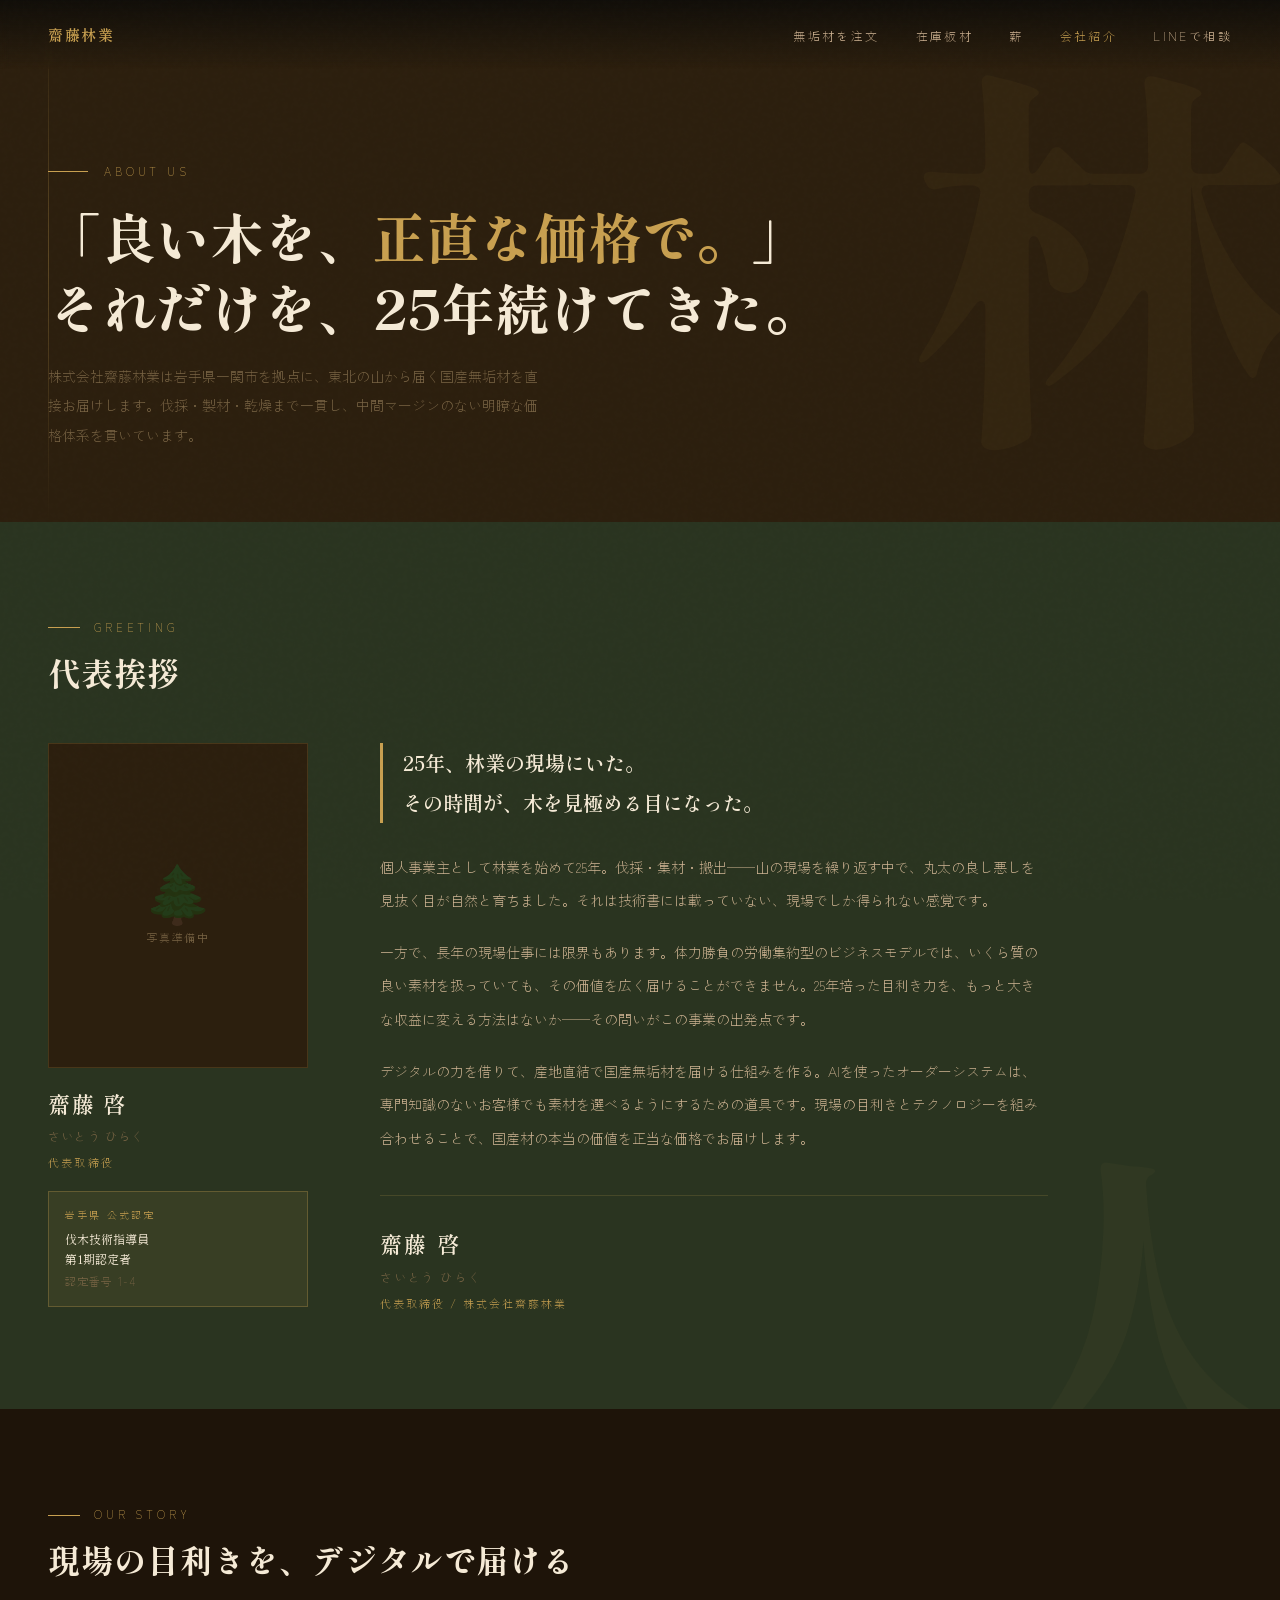
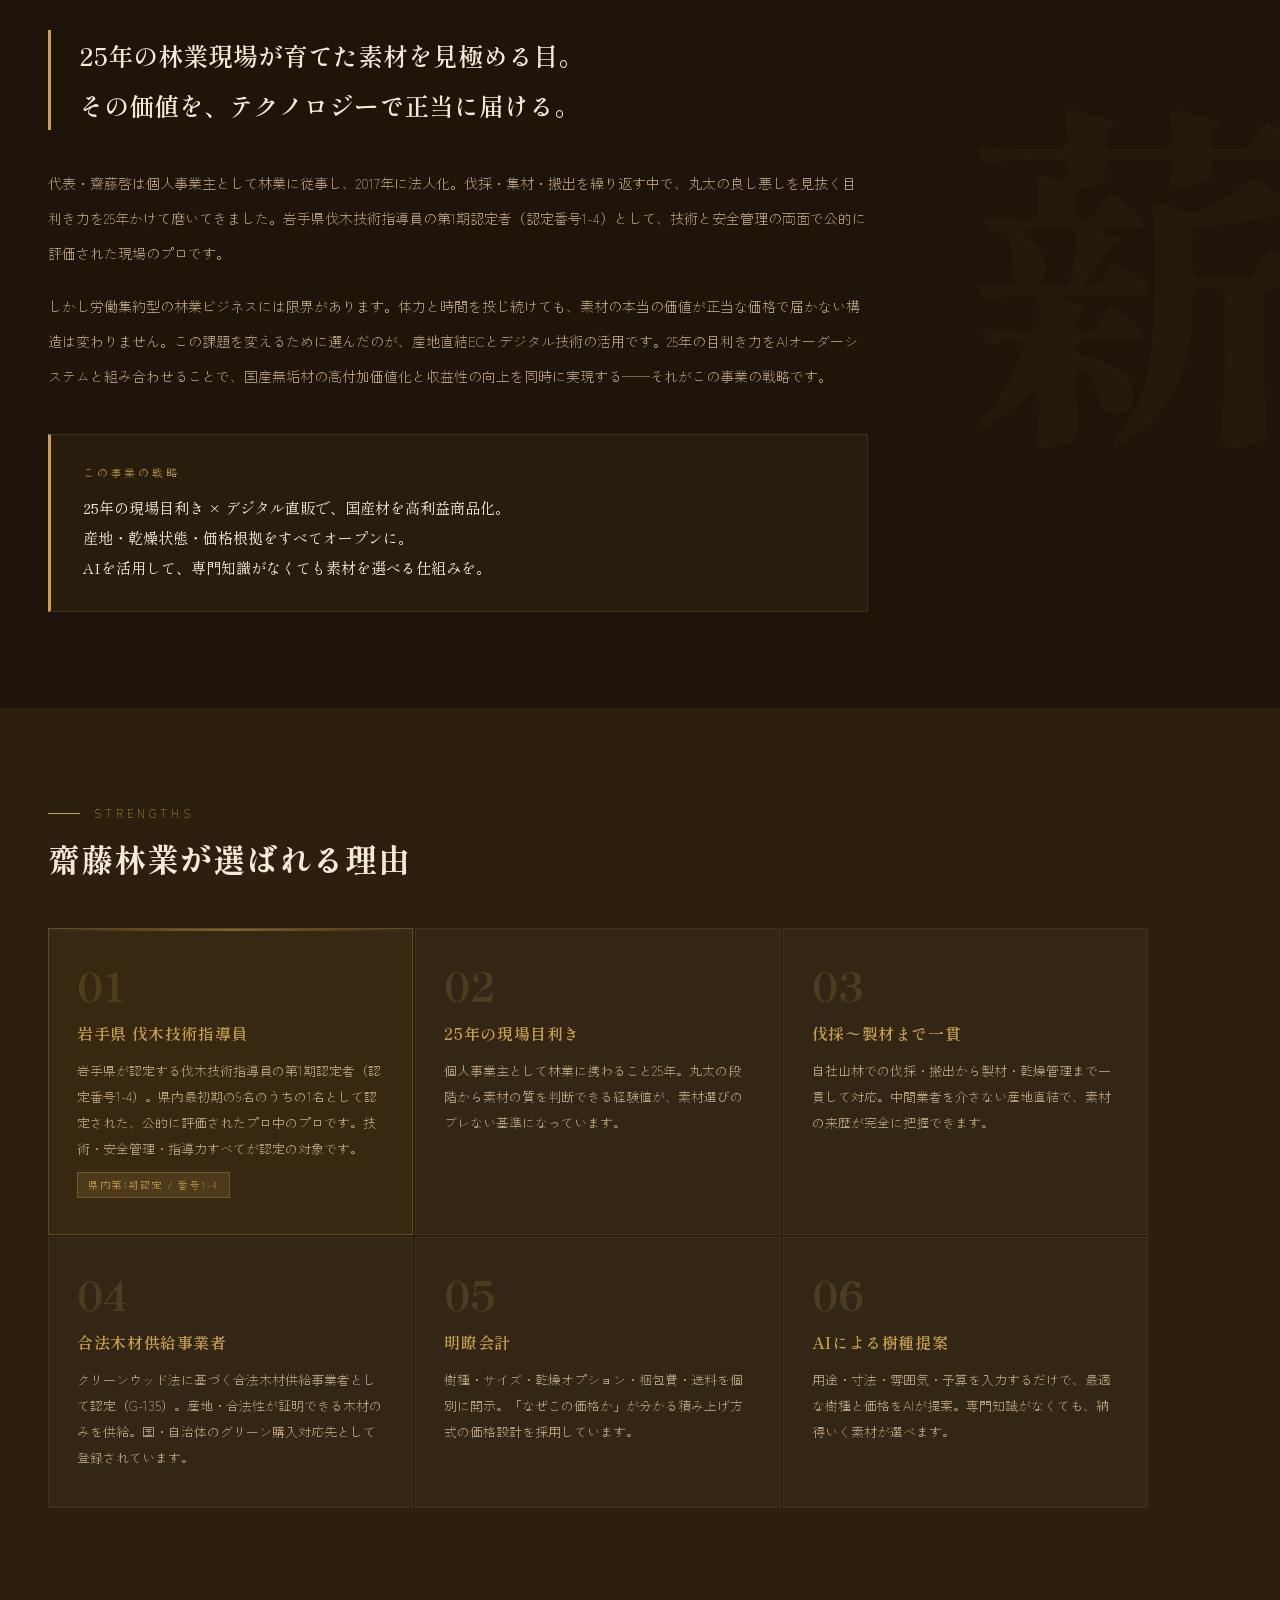
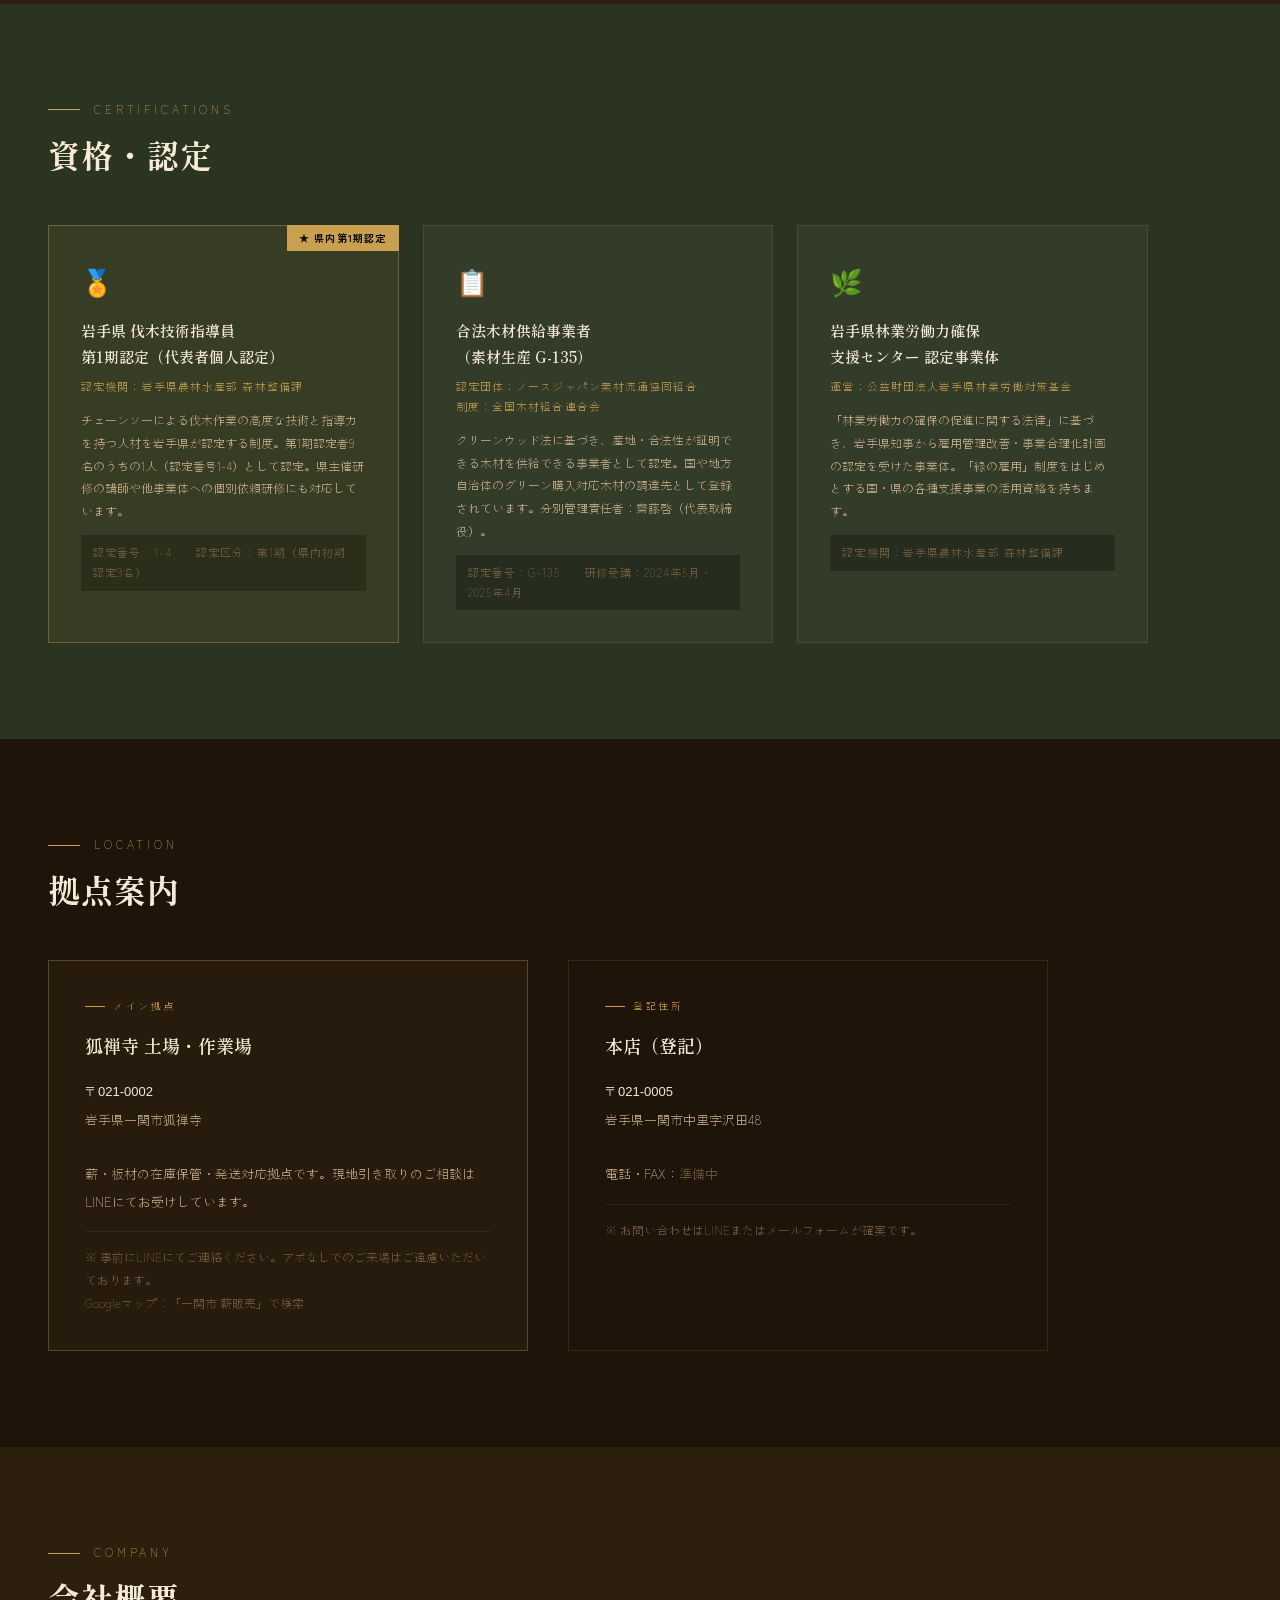
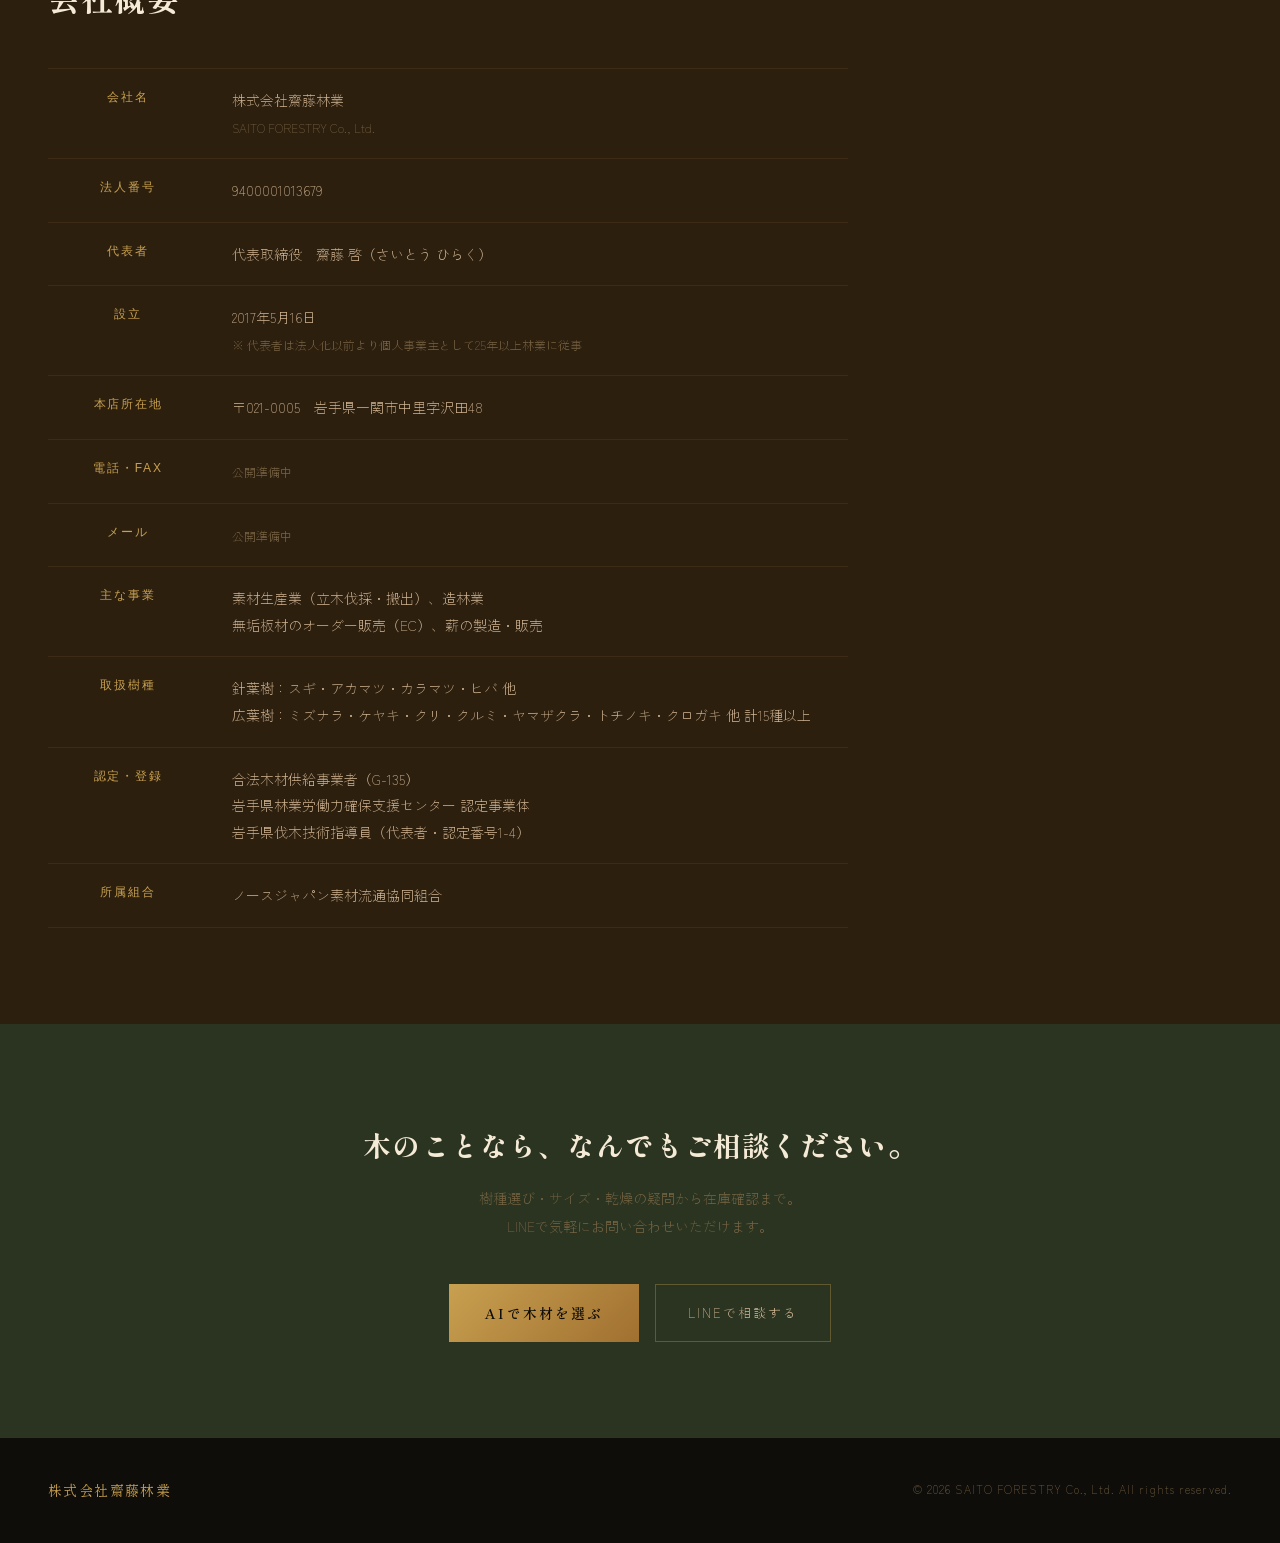
==== about.html @ b32eab2c "Add files via upload" ====
<!DOCTYPE html>
<html lang="ja">
<head>
<meta charset="UTF-8">
<meta name="viewport" content="width=device-width, initial-scale=1.0">
<title>会社紹介・代表挨拶 | 株式会社齋藤林業</title>
<link rel="preconnect" href="https://fonts.googleapis.com">
<link href="https://fonts.googleapis.com/css2?family=Shippori+Mincho+B1:wght@400;600;800&family=Zen+Kaku+Gothic+New:wght@300;400&display=swap" rel="stylesheet">
<style>
:root{--ink:#0f0d09;--bark:#1e1409;--earth:#2c1f0e;--moss:#2a3420;--gold:#c8a050;--gold-lt:#e8c87a;--cream:#f5ead6;--sand:#d4b896;--muted:#7a6545}
*,*::before,*::after{box-sizing:border-box;margin:0;padding:0}
html{scroll-behavior:smooth}
body{background:var(--bark);color:var(--cream);font-family:'Zen Kaku Gothic New',sans-serif;font-weight:300;line-height:1.8;overflow-x:hidden}
body::before{content:'';position:fixed;inset:0;background-image:url("data:image/svg+xml,%3Csvg viewBox='0 0 200 200' xmlns='http://www.w3.org/2000/svg'%3E%3Cfilter id='n'%3E%3CfeTurbulence type='fractalNoise' baseFrequency='0.9' numOctaves='4' stitchTiles='stitch'/%3E%3C/filter%3E%3Crect width='100%25' height='100%25' filter='url(%23n)' opacity='0.04'/%3E%3C/svg%3E");opacity:.3;pointer-events:none;z-index:999}

/* NAV */
nav{position:fixed;top:0;left:0;right:0;z-index:100;display:flex;align-items:center;justify-content:space-between;padding:20px 48px;background:linear-gradient(to bottom,rgba(15,13,9,.92),transparent);backdrop-filter:blur(4px)}
.nav-logo{font-family:'Shippori Mincho B1',serif;font-size:15px;font-weight:600;color:var(--gold);letter-spacing:.1em;text-decoration:none}
.nav-links{display:flex;gap:36px;list-style:none}
.nav-links a{color:var(--sand);text-decoration:none;font-size:12px;letter-spacing:.2em;transition:color .3s}
.nav-links a:hover,.nav-links a.active{color:var(--gold)}
@media(max-width:768px){.nav-links{display:none}nav{padding:16px 24px}}

/* HERO */
.hero{min-height:58vh;display:flex;flex-direction:column;justify-content:flex-end;position:relative;overflow:hidden;padding:120px 48px 72px;background:var(--earth)}
.hero-bg{position:absolute;right:-20px;top:50%;transform:translateY(-55%);font-family:'Shippori Mincho B1',serif;font-size:400px;font-weight:800;color:rgba(200,160,80,.042);line-height:1;pointer-events:none;user-select:none}
.hero-vline{position:absolute;left:48px;top:0;bottom:0;width:1px;background:linear-gradient(to bottom,transparent,rgba(200,160,80,.3),transparent)}
.eyebrow{display:flex;align-items:center;gap:16px;margin-bottom:20px;animation:up .8s ease both}
.eyebrow-line{width:40px;height:1px;background:var(--gold)}
.eyebrow span{font-size:11px;letter-spacing:.35em;color:var(--gold);text-transform:uppercase}
.hero h1{font-family:'Shippori Mincho B1',serif;font-size:clamp(28px,4.5vw,54px);font-weight:800;line-height:1.3;color:var(--cream);margin-bottom:20px;animation:up .8s ease .1s both}
.hero h1 em{font-style:normal;color:var(--gold)}
.hero-desc{font-size:14px;color:var(--muted);max-width:500px;line-height:2.1;animation:up .8s ease .2s both}
@keyframes up{from{opacity:0;transform:translateY(16px)}to{opacity:1;transform:none}}
@media(max-width:768px){.hero{padding:100px 24px 56px}.hero-bg{font-size:180px}}

/* SHARED */
section{padding:96px 48px}
.sec-en{font-size:11px;letter-spacing:.35em;color:var(--gold);text-transform:uppercase;margin-bottom:12px;display:flex;align-items:center;gap:14px}
.sec-en::before{content:'';display:block;width:32px;height:1px;background:var(--gold)}
.sec-title{font-family:'Shippori Mincho B1',serif;font-size:clamp(22px,3vw,32px);font-weight:800;color:var(--cream);letter-spacing:.03em;line-height:1.4;margin-bottom:48px}
@media(max-width:768px){section{padding:64px 24px}}

/* GREETING */
.greeting{background:var(--moss);position:relative;overflow:hidden}
.greeting::before{content:'人';position:absolute;right:-30px;bottom:-60px;font-family:'Shippori Mincho B1',serif;font-size:340px;font-weight:800;color:rgba(200,160,80,.035);pointer-events:none;line-height:1}
.greeting-grid{display:grid;grid-template-columns:260px 1fr;gap:72px;align-items:start;max-width:1000px}
.portrait-box{width:100%;aspect-ratio:4/5;background:var(--earth);border:1px solid rgba(200,160,80,.18);display:flex;flex-direction:column;align-items:center;justify-content:center;gap:10px;position:relative;overflow:hidden}
.portrait-box img{width:100%;height:100%;object-fit:cover;position:absolute;inset:0}
.portrait-placeholder-icon{font-size:56px;color:rgba(200,160,80,.2);line-height:1;position:relative;z-index:1}
.portrait-placeholder-note{font-size:11px;letter-spacing:.15em;color:var(--muted);position:relative;z-index:1}
.portrait-cap{margin-top:16px}
.p-name{font-family:'Shippori Mincho B1',serif;font-size:22px;font-weight:600;color:var(--cream);letter-spacing:.08em}
.p-read{font-size:12px;color:var(--muted);letter-spacing:.1em;margin-top:2px}
.p-role{font-size:11px;letter-spacing:.2em;color:var(--gold);margin-top:6px}
.cert-pill{margin-top:18px;padding:14px 16px;background:rgba(200,160,80,.09);border:1px solid rgba(200,160,80,.3)}
.cert-pill-lbl{font-size:10px;letter-spacing:.22em;color:var(--gold);margin-bottom:5px}
.cert-pill-ttl{font-family:'Shippori Mincho B1',serif;font-size:12px;color:var(--cream);line-height:1.7}
.cert-pill-num{font-size:11px;color:var(--muted);letter-spacing:.1em;margin-top:3px}
.greeting-lead{font-family:'Shippori Mincho B1',serif;font-size:clamp(15px,2vw,20px);font-weight:600;color:var(--cream);line-height:2;margin-bottom:28px;border-left:3px solid var(--gold);padding-left:20px}
.greeting-text{font-size:14px;color:var(--sand);line-height:2.4}
.greeting-text+.greeting-text{margin-top:18px}
.greeting-sig{margin-top:40px;padding-top:28px;border-top:1px solid rgba(200,160,80,.18)}
.sig-name{font-family:'Shippori Mincho B1',serif;font-size:22px;font-weight:600;color:var(--cream);letter-spacing:.1em}
.sig-read{font-size:12px;color:var(--muted);letter-spacing:.15em;margin-top:2px}
.sig-role{font-size:11px;letter-spacing:.18em;color:var(--gold);margin-top:6px}
@media(max-width:768px){.greeting-grid{grid-template-columns:1fr;gap:36px}.portrait-box{max-width:200px}}

/* STORY */
.story{background:var(--bark);position:relative;overflow:hidden}
.story::before{content:'薪';position:absolute;right:-40px;top:50%;transform:translateY(-50%);font-family:'Shippori Mincho B1',serif;font-size:360px;font-weight:800;color:rgba(200,160,80,.035);pointer-events:none;line-height:1}
.story-inner{max-width:820px;position:relative;z-index:1}
.story-quote{font-family:'Shippori Mincho B1',serif;font-size:clamp(17px,2.6vw,25px);font-weight:600;color:var(--cream);line-height:2;margin-bottom:36px;padding-left:28px;border-left:3px solid var(--gold)}
.story-body{font-size:14px;color:var(--sand);line-height:2.5}
.story-body+.story-body{margin-top:18px}
.story-hl{margin-top:40px;padding:28px 32px;background:rgba(200,160,80,.06);border:1px solid rgba(200,160,80,.15);border-left:3px solid var(--gold)}
.story-hl-lbl{font-size:11px;letter-spacing:.25em;color:var(--gold);margin-bottom:10px}
.story-hl-txt{font-family:'Shippori Mincho B1',serif;font-size:15px;color:var(--cream);line-height:2}

/* STRENGTH */
.strength{background:var(--earth)}
.str-grid{display:grid;grid-template-columns:repeat(3,1fr);gap:2px;max-width:1100px}
.str-card{background:rgba(245,234,214,.03);border:1px solid rgba(200,160,80,.1);padding:36px 28px;transition:background .3s,border-color .3s;position:relative;overflow:hidden}
.str-card::after{content:'';position:absolute;top:0;left:0;right:0;height:2px;background:linear-gradient(to right,transparent,var(--gold),transparent);opacity:0;transition:opacity .3s}
.str-card:hover{background:rgba(245,234,214,.06);border-color:rgba(200,160,80,.25)}
.str-card:hover::after{opacity:1}
.str-card.featured{background:rgba(200,160,80,.07);border-color:rgba(200,160,80,.3)}
.str-card.featured::after{opacity:.5}
.str-num{font-family:'Shippori Mincho B1',serif;font-size:40px;font-weight:800;color:rgba(200,160,80,.18);line-height:1;margin-bottom:14px}
.str-title{font-family:'Shippori Mincho B1',serif;font-size:16px;font-weight:600;color:var(--gold);margin-bottom:10px;letter-spacing:.04em}
.str-body{font-size:13px;color:var(--sand);line-height:2}
.str-badge{display:inline-block;margin-top:10px;padding:3px 10px;background:rgba(200,160,80,.15);border:1px solid rgba(200,160,80,.3);font-size:10px;letter-spacing:.15em;color:var(--gold)}
@media(max-width:768px){.str-grid{grid-template-columns:1fr}}

/* CERT */
.cert{background:var(--moss)}
.cert-grid{display:grid;grid-template-columns:repeat(3,1fr);gap:24px;max-width:1100px}
.cert-card{padding:32px;background:rgba(245,234,214,.04);border:1px solid rgba(200,160,80,.15)}
.cert-card.main{background:rgba(200,160,80,.08);border-color:rgba(200,160,80,.38);position:relative}
.cert-card.main::before{content:'★ 県内第1期認定';position:absolute;top:-1px;right:-1px;background:var(--gold);color:var(--ink);font-size:10px;letter-spacing:.12em;padding:4px 12px;font-weight:600}
.cert-icon{font-size:26px;margin-bottom:14px}
.cert-name{font-family:'Shippori Mincho B1',serif;font-size:15px;font-weight:600;color:var(--cream);margin-bottom:8px;line-height:1.7}
.cert-org{font-size:11px;letter-spacing:.1em;color:var(--gold);margin-bottom:12px;line-height:1.8}
.cert-desc{font-size:12px;color:var(--sand);line-height:1.9}
.cert-num{margin-top:12px;padding:8px 12px;background:rgba(15,13,9,.3);font-size:11px;color:var(--muted);letter-spacing:.1em;line-height:1.8}
@media(max-width:768px){.cert-grid{grid-template-columns:1fr}}

/* LOCATION */
.location{background:var(--bark)}
.location-grid{display:grid;grid-template-columns:1fr 1fr;gap:40px;max-width:1000px}
.loc-card{padding:36px;border:1px solid rgba(200,160,80,.15)}
.loc-card.main-loc{border-color:rgba(200,160,80,.32);background:rgba(200,160,80,.05)}
.loc-tag{font-size:10px;letter-spacing:.25em;color:var(--gold);margin-bottom:14px;display:flex;align-items:center;gap:8px}
.loc-tag::before{content:'';display:block;width:20px;height:1px;background:var(--gold)}
.loc-name{font-family:'Shippori Mincho B1',serif;font-size:18px;font-weight:600;color:var(--cream);margin-bottom:16px}
.loc-detail{font-size:13px;color:var(--sand);line-height:2.1}
.loc-detail strong{color:var(--cream);font-weight:400}
.loc-note{margin-top:16px;font-size:12px;color:var(--muted);line-height:1.9;padding-top:14px;border-top:1px solid rgba(200,160,80,.1)}
@media(max-width:768px){.location-grid{grid-template-columns:1fr}}

/* COMPANY TABLE */
.company{background:var(--earth)}
.info-table{width:100%;max-width:800px;border-collapse:collapse}
.info-table tr{border-bottom:1px solid rgba(200,160,80,.1)}
.info-table tr:first-child{border-top:1px solid rgba(200,160,80,.1)}
.info-table th{width:160px;padding:18px 0;font-size:12px;letter-spacing:.15em;color:var(--gold);font-weight:400;vertical-align:top;white-space:nowrap}
.info-table td{padding:18px 0 18px 24px;font-size:14px;color:var(--sand);line-height:1.9}
.info-table td small{font-size:12px;color:var(--muted)}
@media(max-width:600px){.info-table th{width:90px;font-size:11px}.info-table td{padding-left:12px;font-size:13px}}

/* CTA */
.cta-section{background:var(--moss);text-align:center;padding:96px 48px}
.cta-title{font-family:'Shippori Mincho B1',serif;font-size:clamp(18px,2.8vw,28px);font-weight:800;color:var(--cream);margin-bottom:14px;letter-spacing:.04em}
.cta-sub{font-size:14px;color:var(--muted);margin-bottom:44px;line-height:2}
.cta-row{display:flex;gap:16px;justify-content:center;flex-wrap:wrap}
.btn-p{display:inline-flex;align-items:center;gap:10px;background:linear-gradient(135deg,var(--gold),#a07030);color:var(--ink);text-decoration:none;font-family:'Shippori Mincho B1',serif;font-size:14px;font-weight:600;letter-spacing:.15em;padding:16px 36px;transition:all .3s}
.btn-p:hover{transform:translateY(-2px);box-shadow:0 8px 32px rgba(200,160,80,.35)}
.btn-s{display:inline-flex;align-items:center;gap:10px;border:1px solid rgba(200,160,80,.35);color:var(--sand);text-decoration:none;font-size:13px;letter-spacing:.15em;padding:16px 32px;transition:all .3s}
.btn-s:hover{border-color:var(--gold);color:var(--gold)}

/* FOOTER */
footer{background:var(--ink);padding:40px 48px;display:flex;align-items:center;justify-content:space-between;flex-wrap:wrap;gap:16px}
.footer-logo{font-family:'Shippori Mincho B1',serif;font-size:14px;color:var(--gold);letter-spacing:.1em}
.footer-copy{font-size:11px;color:var(--muted);letter-spacing:.1em}
@media(max-width:768px){footer{padding:32px 24px}}

/* REVEAL */
.reveal{opacity:0;transform:translateY(18px);transition:opacity .65s ease,transform .65s ease}
.reveal.in{opacity:1;transform:none}
</style>
</head>
<body>

<nav>
  <a href="/" class="nav-logo">齋藤林業</a>
  <ul class="nav-links">
    <li><a href="/products/muku/">無垢材を注文</a></li>
    <li><a href="/products/stock/">在庫板材</a></li>
    <li><a href="/products/maki/">薪</a></li>
    <li><a href="/about/" class="active">会社紹介</a></li>
    <li><a href="/line/">LINEで相談</a></li>
  </ul>
</nav>

<!-- HERO -->
<section class="hero">
  <div class="hero-vline"></div>
  <div class="hero-bg">林</div>
  <div class="eyebrow"><div class="eyebrow-line"></div><span>About Us</span></div>
  <h1>「良い木を、<em>正直な価格で。</em>」<br>それだけを、25年続けてきた。</h1>
  <p class="hero-desc">株式会社齋藤林業は岩手県一関市を拠点に、東北の山から届く国産無垢材を直接お届けします。伐採・製材・乾燥まで一貫し、中間マージンのない明瞭な価格体系を貫いています。</p>
</section>

<!-- GREETING -->
<section class="greeting">
  <div class="sec-en">Greeting</div>
  <h2 class="sec-title">代表挨拶</h2>
  <div class="greeting-grid">

    <div class="reveal">
      <div class="portrait-box">
        <!-- 写真準備後: <img src="images/saito_portrait.jpg" alt="代表 齋藤啓"> -->
        <div class="portrait-placeholder-icon">🌲</div>
        <div class="portrait-placeholder-note">写真準備中</div>
      </div>
      <div class="portrait-cap">
        <div class="p-name">齋藤 啓</div>
        <div class="p-read">さいとう ひらく</div>
        <div class="p-role">代表取締役</div>
      </div>
      <div class="cert-pill">
        <div class="cert-pill-lbl">岩手県 公式認定</div>
        <div class="cert-pill-ttl">伐木技術指導員<br>第1期認定者</div>
        <div class="cert-pill-num">認定番号 1-4</div>
      </div>
    </div>

    <div class="reveal" style="transition-delay:.1s">
      <p class="greeting-lead">
        25年、林業の現場にいた。<br>
        その時間が、木を見極める目になった。
      </p>
      <p class="greeting-text">
        個人事業主として林業を始めて25年。伐採・集材・搬出——山の現場を繰り返す中で、丸太の良し悪しを見抜く目が自然と育ちました。それは技術書には載っていない、現場でしか得られない感覚です。
      </p>
      <p class="greeting-text">
        一方で、長年の現場仕事には限界もあります。体力勝負の労働集約型のビジネスモデルでは、いくら質の良い素材を扱っていても、その価値を広く届けることができません。25年培った目利き力を、もっと大きな収益に変える方法はないか——その問いがこの事業の出発点です。
      </p>
      <p class="greeting-text">
        デジタルの力を借りて、産地直結で国産無垢材を届ける仕組みを作る。AIを使ったオーダーシステムは、専門知識のないお客様でも素材を選べるようにするための道具です。現場の目利きとテクノロジーを組み合わせることで、国産材の本当の価値を正当な価格でお届けします。
      </p>
      <div class="greeting-sig">
        <div class="sig-name">齋藤 啓</div>
        <div class="sig-read">さいとう ひらく</div>
        <div class="sig-role">代表取締役 / 株式会社齋藤林業</div>
      </div>
    </div>

  </div>
</section>

<!-- STORY -->
<section class="story">
  <div class="sec-en">Our Story</div>
  <h2 class="sec-title">現場の目利きを、デジタルで届ける</h2>
  <div class="story-inner">
    <p class="story-quote reveal">
      25年の林業現場が育てた素材を見極める目。<br>
      その価値を、テクノロジーで正当に届ける。
    </p>
    <p class="story-body reveal" style="transition-delay:.07s">
      代表・齋藤啓は個人事業主として林業に従事し、2017年に法人化。伐採・集材・搬出を繰り返す中で、丸太の良し悪しを見抜く目利き力を25年かけて磨いてきました。岩手県伐木技術指導員の第1期認定者（認定番号1-4）として、技術と安全管理の両面で公的に評価された現場のプロです。
    </p>
    <p class="story-body reveal" style="transition-delay:.12s">
      しかし労働集約型の林業ビジネスには限界があります。体力と時間を投じ続けても、素材の本当の価値が正当な価格で届かない構造は変わりません。この課題を変えるために選んだのが、産地直結ECとデジタル技術の活用です。25年の目利き力をAIオーダーシステムと組み合わせることで、国産無垢材の高付加価値化と収益性の向上を同時に実現する——それがこの事業の戦略です。
    </p>
    <div class="story-hl reveal" style="transition-delay:.17s">
      <div class="story-hl-lbl">この事業の戦略</div>
      <div class="story-hl-txt">
        25年の現場目利き × デジタル直販で、国産材を高利益商品化。<br>
        産地・乾燥状態・価格根拠をすべてオープンに。<br>
        AIを活用して、専門知識がなくても素材を選べる仕組みを。
      </div>
    </div>
  </div>
</section>

<!-- STRENGTH -->
<section class="strength">
  <div class="sec-en">Strengths</div>
  <h2 class="sec-title">齋藤林業が選ばれる理由</h2>
  <div class="str-grid">
    <div class="str-card featured reveal">
      <div class="str-num">01</div>
      <div class="str-title">岩手県 伐木技術指導員</div>
      <div class="str-body">岩手県が認定する伐木技術指導員の第1期認定者（認定番号1-4）。県内最初期の9名のうちの1名として認定された、公的に評価されたプロ中のプロです。技術・安全管理・指導力すべてが認定の対象です。</div>
      <span class="str-badge">県内第1期認定 / 番号1-4</span>
    </div>
    <div class="str-card reveal" style="transition-delay:.06s">
      <div class="str-num">02</div>
      <div class="str-title">25年の現場目利き</div>
      <div class="str-body">個人事業主として林業に携わること25年。丸太の段階から素材の質を判断できる経験値が、素材選びのブレない基準になっています。</div>
    </div>
    <div class="str-card reveal" style="transition-delay:.1s">
      <div class="str-num">03</div>
      <div class="str-title">伐採〜製材まで一貫</div>
      <div class="str-body">自社山林での伐採・搬出から製材・乾燥管理まで一貫して対応。中間業者を介さない産地直結で、素材の来歴が完全に把握できます。</div>
    </div>
    <div class="str-card reveal" style="transition-delay:.04s">
      <div class="str-num">04</div>
      <div class="str-title">合法木材供給事業者</div>
      <div class="str-body">クリーンウッド法に基づく合法木材供給事業者として認定（G-135）。産地・合法性が証明できる木材のみを供給。国・自治体のグリーン購入対応先として登録されています。</div>
    </div>
    <div class="str-card reveal" style="transition-delay:.08s">
      <div class="str-num">05</div>
      <div class="str-title">明瞭会計</div>
      <div class="str-body">樹種・サイズ・乾燥オプション・梱包費・送料を個別に開示。「なぜこの価格か」が分かる積み上げ方式の価格設計を採用しています。</div>
    </div>
    <div class="str-card reveal" style="transition-delay:.12s">
      <div class="str-num">06</div>
      <div class="str-title">AIによる樹種提案</div>
      <div class="str-body">用途・寸法・雰囲気・予算を入力するだけで、最適な樹種と価格をAIが提案。専門知識がなくても、納得いく素材が選べます。</div>
    </div>
  </div>
</section>

<!-- CERTIFICATIONS -->
<section class="cert">
  <div class="sec-en">Certifications</div>
  <h2 class="sec-title">資格・認定</h2>
  <div class="cert-grid">
    <div class="cert-card main reveal">
      <div class="cert-icon">🏅</div>
      <div class="cert-name">岩手県 伐木技術指導員<br>第1期認定（代表者個人認定）</div>
      <div class="cert-org">認定機関：岩手県農林水産部 森林整備課</div>
      <div class="cert-desc">チェーンソーによる伐木作業の高度な技術と指導力を持つ人材を岩手県が認定する制度。第1期認定者9名のうちの1人（認定番号1-4）として認定。県主催研修の講師や他事業体への個別依頼研修にも対応しています。</div>
      <div class="cert-num">認定番号：1-4　　認定区分：第1期（県内初期認定9名）</div>
    </div>
    <div class="cert-card reveal" style="transition-delay:.08s">
      <div class="cert-icon">📋</div>
      <div class="cert-name">合法木材供給事業者<br>（素材生産 G-135）</div>
      <div class="cert-org">認定団体：ノースジャパン素材流通協同組合<br>制度：全国木材組合連合会</div>
      <div class="cert-desc">クリーンウッド法に基づき、産地・合法性が証明できる木材を供給できる事業者として認定。国や地方自治体のグリーン購入対応木材の調達先として登録されています。分別管理責任者：齋藤啓（代表取締役）。</div>
      <div class="cert-num">認定番号：G-135　　研修受講：2024年5月・2025年4月</div>
    </div>
    <div class="cert-card reveal" style="transition-delay:.14s">
      <div class="cert-icon">🌿</div>
      <div class="cert-name">岩手県林業労働力確保<br>支援センター 認定事業体</div>
      <div class="cert-org">運営：公益財団法人岩手県林業労働対策基金</div>
      <div class="cert-desc">「林業労働力の確保の促進に関する法律」に基づき、岩手県知事から雇用管理改善・事業合理化計画の認定を受けた事業体。「緑の雇用」制度をはじめとする国・県の各種支援事業の活用資格を持ちます。</div>
      <div class="cert-num">認定機関：岩手県農林水産部 森林整備課</div>
    </div>
  </div>
</section>

<!-- LOCATION -->
<section class="location">
  <div class="sec-en">Location</div>
  <h2 class="sec-title">拠点案内</h2>
  <div class="location-grid">
    <div class="loc-card main-loc reveal">
      <div class="loc-tag">メイン拠点</div>
      <div class="loc-name">狐禅寺 土場・作業場</div>
      <div class="loc-detail">
        <strong>〒021-0002</strong><br>
        岩手県一関市狐禅寺<br><br>
        薪・板材の在庫保管・発送対応拠点です。現地引き取りのご相談はLINEにてお受けしています。
      </div>
      <div class="loc-note">
        ※ 事前にLINEにてご連絡ください。アポなしでのご来場はご遠慮いただいております。<br>
        Googleマップ：「一関市 薪販売」で検索
      </div>
    </div>
    <div class="loc-card reveal" style="transition-delay:.09s">
      <div class="loc-tag">登記住所</div>
      <div class="loc-name">本店（登記）</div>
      <div class="loc-detail">
        <strong>〒021-0005</strong><br>
        岩手県一関市中里字沢田48<br><br>
        電話・FAX：<span style="color:var(--muted)">準備中</span>
      </div>
      <div class="loc-note">
        ※ お問い合わせはLINEまたはメールフォームが確実です。
      </div>
    </div>
  </div>
</section>

<!-- COMPANY INFO -->
<section class="company">
  <div class="sec-en">Company</div>
  <h2 class="sec-title">会社概要</h2>
  <table class="info-table">
    <tr><th>会社名</th><td>株式会社齋藤林業<br><small>SAITO FORESTRY Co., Ltd.</small></td></tr>
    <tr><th>法人番号</th><td>9400001013679</td></tr>
    <tr><th>代表者</th><td>代表取締役　齋藤 啓（さいとう ひらく）</td></tr>
    <tr><th>設立</th><td>2017年5月16日<br><small>※ 代表者は法人化以前より個人事業主として25年以上林業に従事</small></td></tr>
    <tr><th>本店所在地</th><td>〒021-0005　岩手県一関市中里字沢田48</td></tr>
    <tr><th>電話・FAX</th><td><small style="color:var(--muted)">公開準備中</small></td></tr>
    <tr><th>メール</th><td><small style="color:var(--muted)">公開準備中</small></td></tr>
    <tr><th>主な事業</th><td>素材生産業（立木伐採・搬出）、造林業<br>無垢板材のオーダー販売（EC）、薪の製造・販売</td></tr>
    <tr><th>取扱樹種</th><td>針葉樹：スギ・アカマツ・カラマツ・ヒバ 他<br>広葉樹：ミズナラ・ケヤキ・クリ・クルミ・ヤマザクラ・トチノキ・クロガキ 他 計15種以上</td></tr>
    <tr><th>認定・登録</th><td>合法木材供給事業者（G-135）<br>岩手県林業労働力確保支援センター 認定事業体<br>岩手県伐木技術指導員（代表者・認定番号1-4）</td></tr>
    <tr><th>所属組合</th><td>ノースジャパン素材流通協同組合</td></tr>
  </table>
</section>

<!-- CTA -->
<section class="cta-section">
  <h2 class="cta-title">木のことなら、なんでもご相談ください。</h2>
  <p class="cta-sub">樹種選び・サイズ・乾燥の疑問から在庫確認まで。<br>LINEで気軽にお問い合わせいただけます。</p>
  <div class="cta-row">
    <a href="/products/muku/" class="btn-p">AIで木材を選ぶ</a>
    <a href="/line/" class="btn-s">LINEで相談する</a>
  </div>
</section>

<footer>
  <div class="footer-logo">株式会社齋藤林業</div>
  <div class="footer-copy">© 2026 SAITO FORESTRY Co., Ltd. All rights reserved.</div>
</footer>

<script>
const io = new IntersectionObserver(es => es.forEach(e => { if(e.isIntersecting) e.target.classList.add('in'); }), {threshold:.1});
document.querySelectorAll('.reveal').forEach(el => io.observe(el));
</script>
</body>
</html>
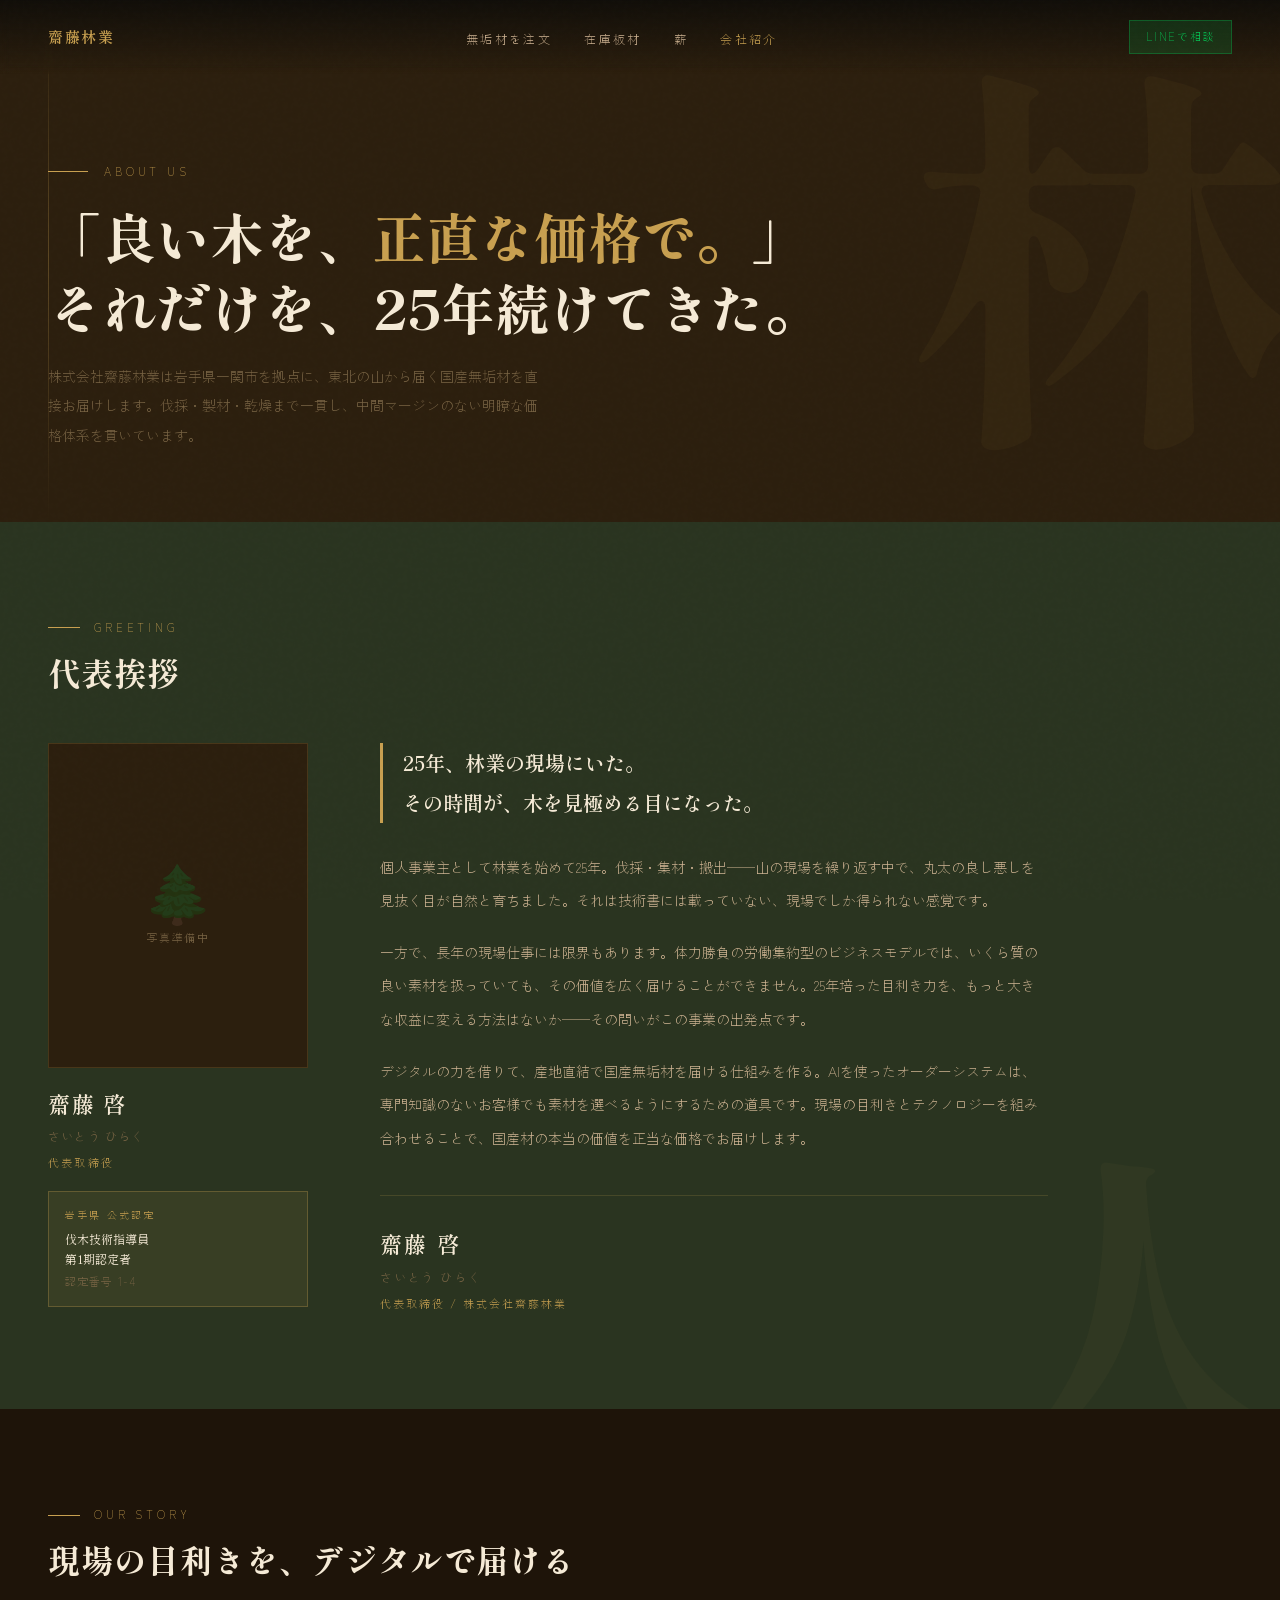
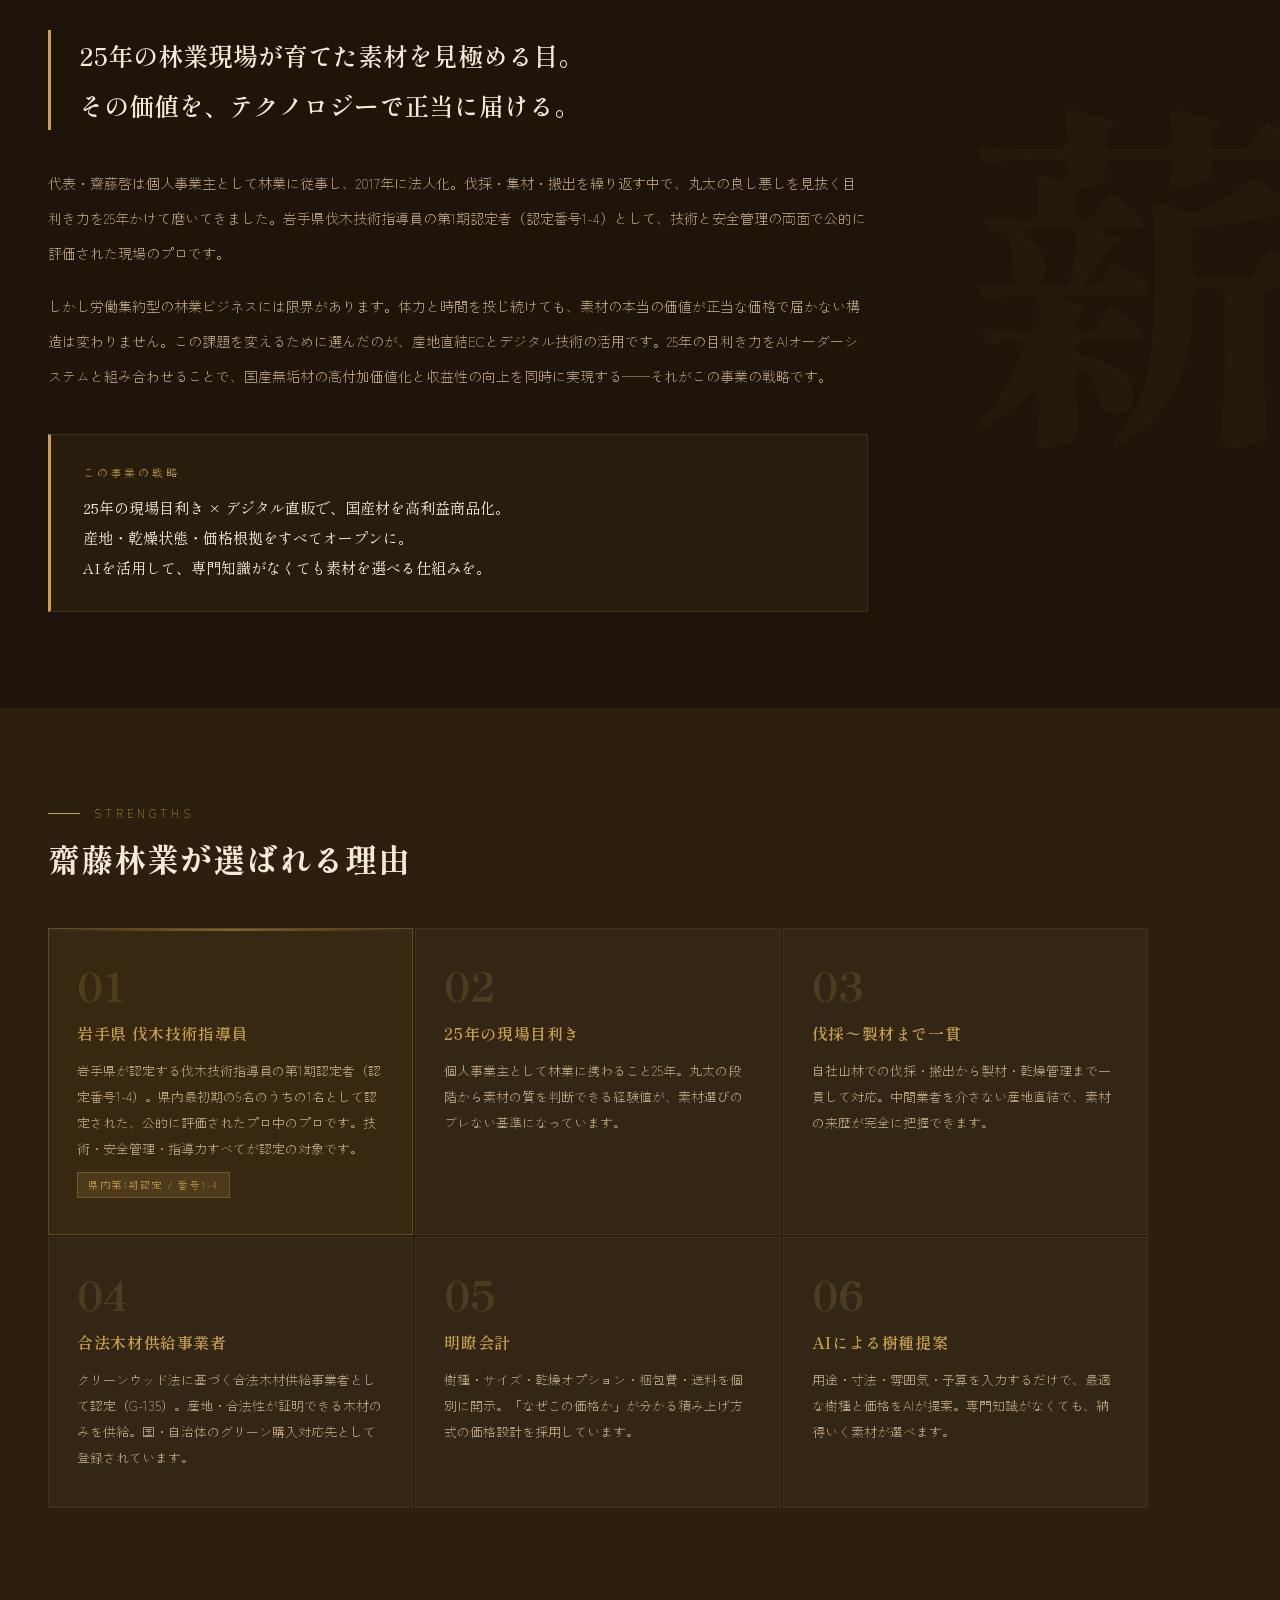
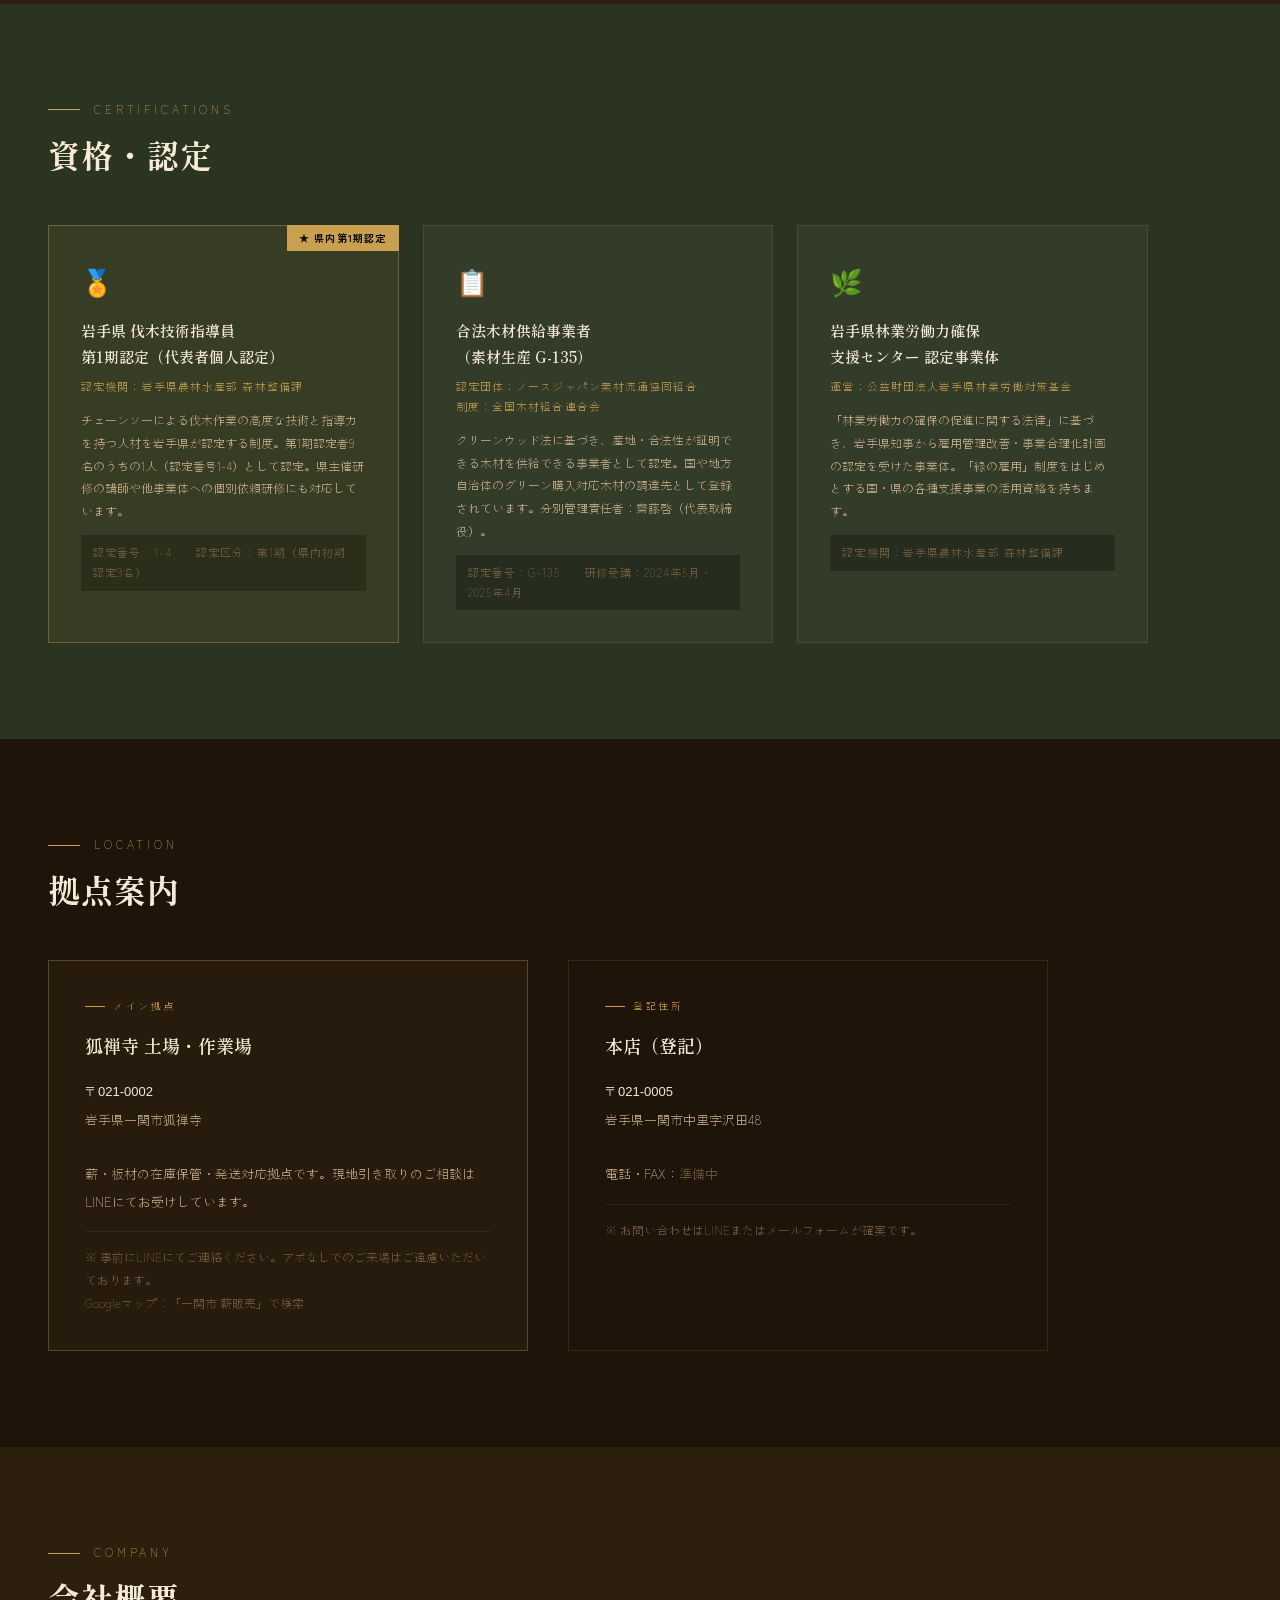
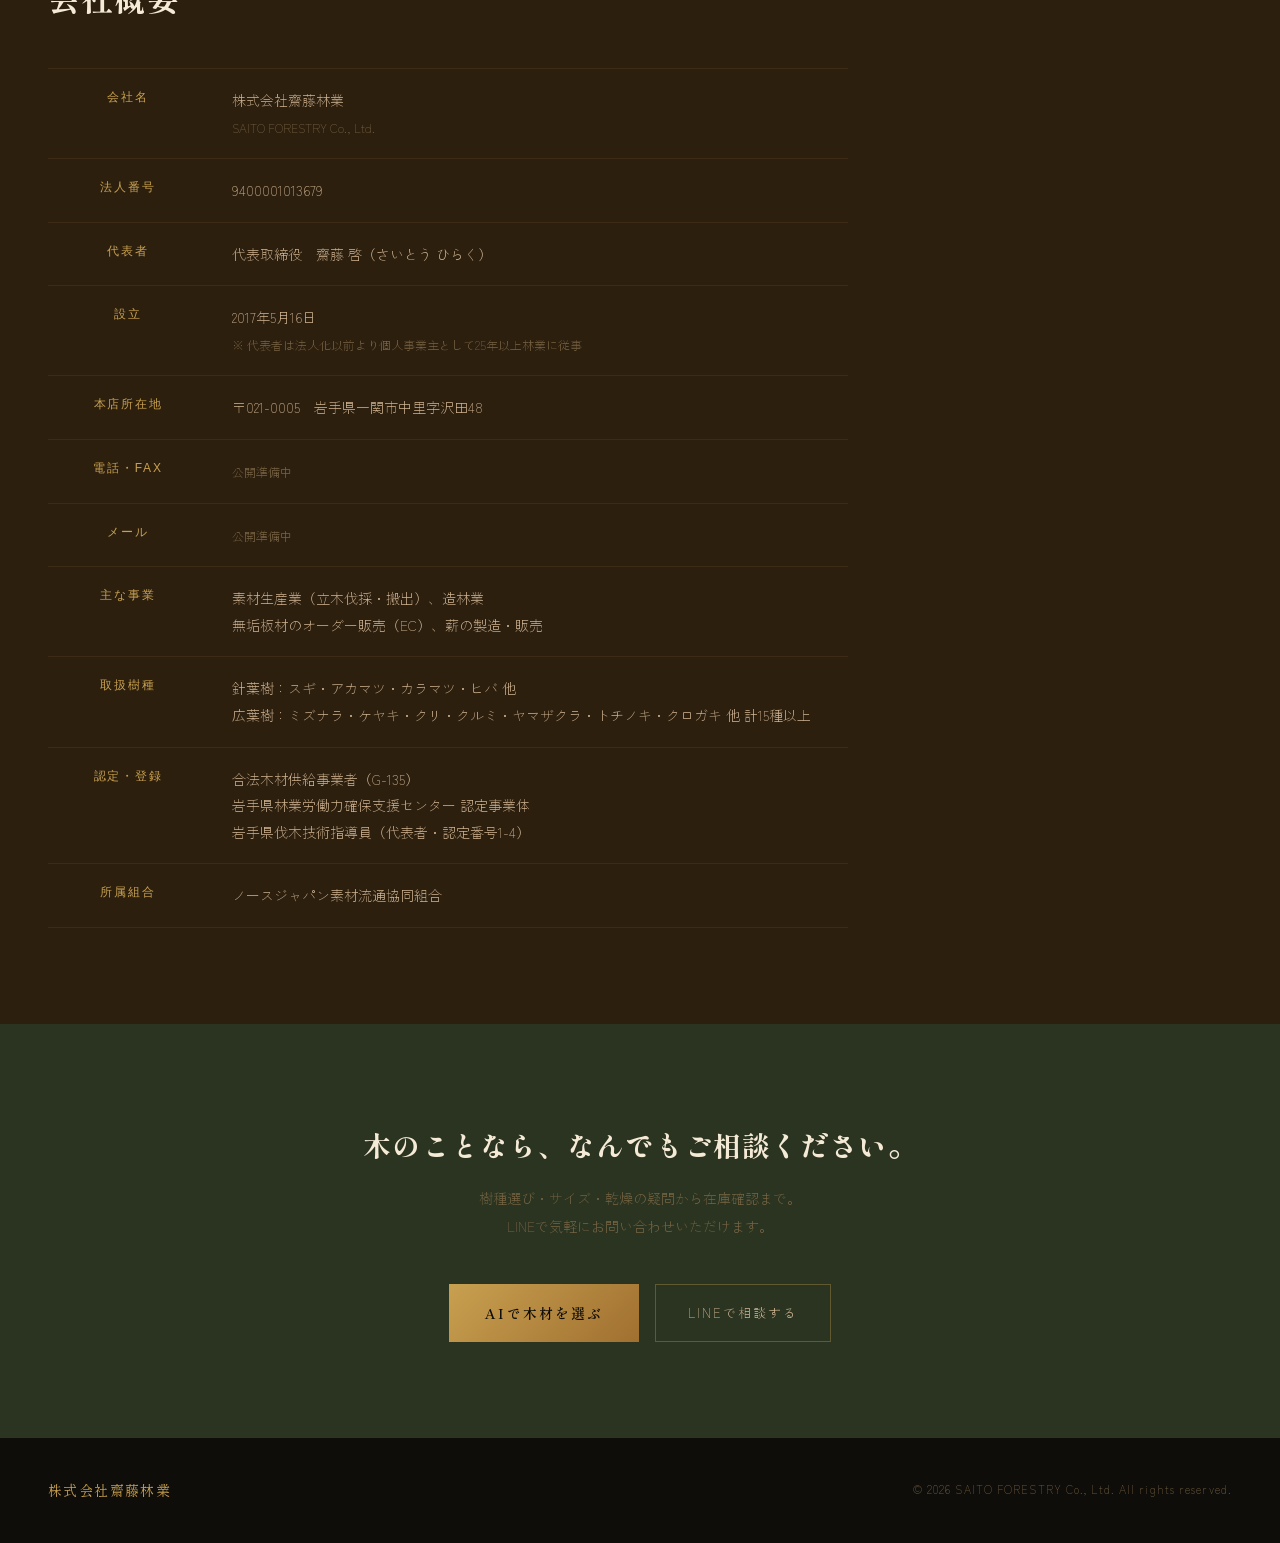
==== commit ffef98f3: "Add files via upload" ====
--- a/about.html
+++ b/about.html
@@ -14,12 +14,6 @@
 body::before{content:'';position:fixed;inset:0;background-image:url("data:image/svg+xml,%3Csvg viewBox='0 0 200 200' xmlns='http://www.w3.org/2000/svg'%3E%3Cfilter id='n'%3E%3CfeTurbulence type='fractalNoise' baseFrequency='0.9' numOctaves='4' stitchTiles='stitch'/%3E%3C/filter%3E%3Crect width='100%25' height='100%25' filter='url(%23n)' opacity='0.04'/%3E%3C/svg%3E");opacity:.3;pointer-events:none;z-index:999}
 
 /* NAV */
-nav{position:fixed;top:0;left:0;right:0;z-index:100;display:flex;align-items:center;justify-content:space-between;padding:20px 48px;background:linear-gradient(to bottom,rgba(15,13,9,.92),transparent);backdrop-filter:blur(4px)}
-.nav-logo{font-family:'Shippori Mincho B1',serif;font-size:15px;font-weight:600;color:var(--gold);letter-spacing:.1em;text-decoration:none}
-.nav-links{display:flex;gap:36px;list-style:none}
-.nav-links a{color:var(--sand);text-decoration:none;font-size:12px;letter-spacing:.2em;transition:color .3s}
-.nav-links a:hover,.nav-links a.active{color:var(--gold)}
-@media(max-width:768px){.nav-links{display:none}nav{padding:16px 24px}}
 
 /* HERO */
 .hero{min-height:58vh;display:flex;flex-direction:column;justify-content:flex-end;position:relative;overflow:hidden;padding:120px 48px 72px;background:var(--earth)}
@@ -147,20 +141,53 @@
 /* REVEAL */
 .reveal{opacity:0;transform:translateY(18px);transition:opacity .65s ease,transform .65s ease}
 .reveal.in{opacity:1;transform:none}
+
+/* ── NAV SHARED ── */
+nav{position:fixed;top:0;left:0;right:0;z-index:100;display:flex;align-items:center;justify-content:space-between;padding:20px 48px;background:linear-gradient(to bottom,rgba(15,13,9,.92),transparent);backdrop-filter:blur(4px)}
+.nav-logo{font-family:'Shippori Mincho B1',serif;font-size:15px;font-weight:600;color:var(--gold);letter-spacing:.1em;text-decoration:none}
+.nav-links{display:flex;gap:32px;list-style:none}
+.nav-links a{color:var(--sand);text-decoration:none;font-size:12px;letter-spacing:.2em;transition:color .3s}
+.nav-links a:hover,.nav-links a.active{color:var(--gold)}
+.nav-line{display:inline-flex;align-items:center;gap:6px;background:rgba(6,199,85,.15);border:1px solid rgba(6,199,85,.3);color:#06c755;padding:6px 16px;font-size:11px;letter-spacing:.15em;text-decoration:none;transition:all .3s;white-space:nowrap}
+.nav-line:hover{background:rgba(6,199,85,.25)}
+.hamburger{display:none;flex-direction:column;gap:5px;cursor:pointer;padding:4px;background:none;border:none}
+.hamburger span{display:block;width:22px;height:1.5px;background:var(--gold);transition:all .3s}
+.hamburger.open span:nth-child(1){transform:translateY(6.5px) rotate(45deg)}
+.hamburger.open span:nth-child(2){opacity:0}
+.hamburger.open span:nth-child(3){transform:translateY(-6.5px) rotate(-45deg)}
+.mobile-menu{display:none;position:fixed;inset:0;background:rgba(15,13,9,.97);z-index:99;flex-direction:column;align-items:center;justify-content:center;gap:0}
+.mobile-menu.open{display:flex}
+.mobile-menu a{color:var(--sand);text-decoration:none;font-family:'Shippori Mincho B1',serif;font-size:22px;font-weight:600;letter-spacing:.12em;padding:20px 0;border-bottom:1px solid rgba(200,160,80,.1);width:240px;text-align:center;transition:color .3s}
+.mobile-menu a:last-child{border-bottom:none}
+.mobile-menu a:hover{color:var(--gold)}
+.mobile-menu .m-line{margin-top:24px;display:inline-flex;align-items:center;gap:8px;background:rgba(6,199,85,.15);border:1px solid rgba(6,199,85,.3);color:#06c755;padding:14px 32px;font-size:14px;letter-spacing:.15em;font-family:'Zen Kaku Gothic New',sans-serif}
+@media(max-width:860px){
+  .nav-links,.nav-line{display:none}
+  .hamburger{display:flex}
+  nav{padding:16px 24px}
+}
+
 </style>
 </head>
 <body>
 
 <nav>
-  <a href="/" class="nav-logo">齋藤林業</a>
+  <a href="index.html" class="nav-logo">齋藤林業</a>
   <ul class="nav-links">
-    <li><a href="/products/muku/">無垢材を注文</a></li>
-    <li><a href="/products/stock/">在庫板材</a></li>
-    <li><a href="/products/maki/">薪</a></li>
-    <li><a href="/about/" class="active">会社紹介</a></li>
-    <li><a href="/line/">LINEで相談</a></li>
+    <li><a href="index.html">無垢材を注文</a></li>
+    <li><a href="stock.html">在庫板材</a></li>
+    <li><a href="maki.html">薪</a></li>
+    <li><a href="about.html" class="active">会社紹介</a></li>
   </ul>
+  <a href="https://line.me/R/ti/p/@YOUR_LINE_ID" class="nav-line" target="_blank">LINEで相談</a>
+  <button class="hamburger" id="hamburger" onclick="toggleMenu()">
+    <span></span><span></span><span></span>
+  </button>
 </nav>
+<div class="mobile-menu" id="mobile-menu">
+  <a href="index.html" onclick="toggleMenu()">無垢材を注文</a><a href="stock.html" onclick="toggleMenu()">在庫板材</a><a href="maki.html" onclick="toggleMenu()">薪</a><a href="about.html" class=active onclick="toggleMenu()">会社紹介</a>
+  <a href="https://line.me/R/ti/p/@YOUR_LINE_ID" class="m-line" target="_blank">LINEで相談</a>
+</div>
 
 <!-- HERO -->
 <section class="hero">
@@ -370,8 +397,8 @@
   <h2 class="cta-title">木のことなら、なんでもご相談ください。</h2>
   <p class="cta-sub">樹種選び・サイズ・乾燥の疑問から在庫確認まで。<br>LINEで気軽にお問い合わせいただけます。</p>
   <div class="cta-row">
-    <a href="/products/muku/" class="btn-p">AIで木材を選ぶ</a>
-    <a href="/line/" class="btn-s">LINEで相談する</a>
+    <a href="index.html" class="btn-p">AIで木材を選ぶ</a>
+    <a href="#line" class="btn-s">LINEで相談する</a>
   </div>
 </section>
 
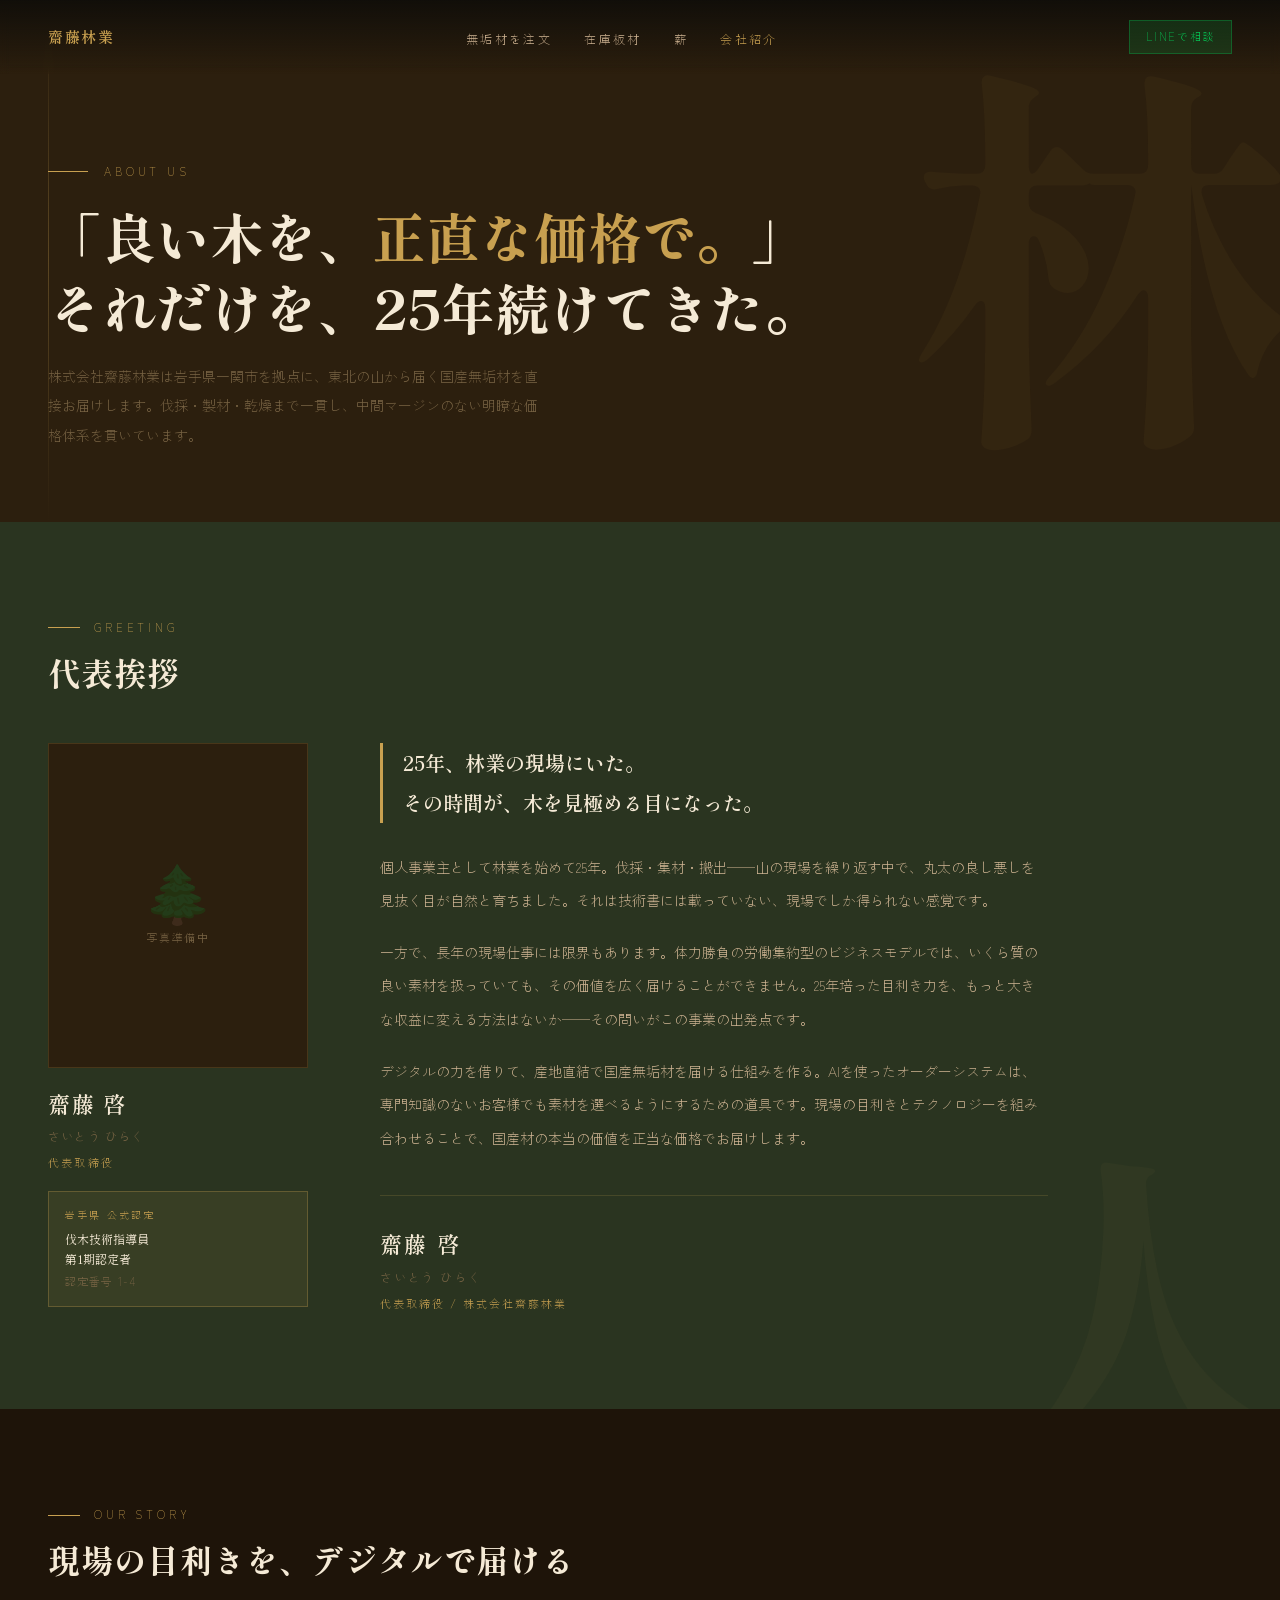
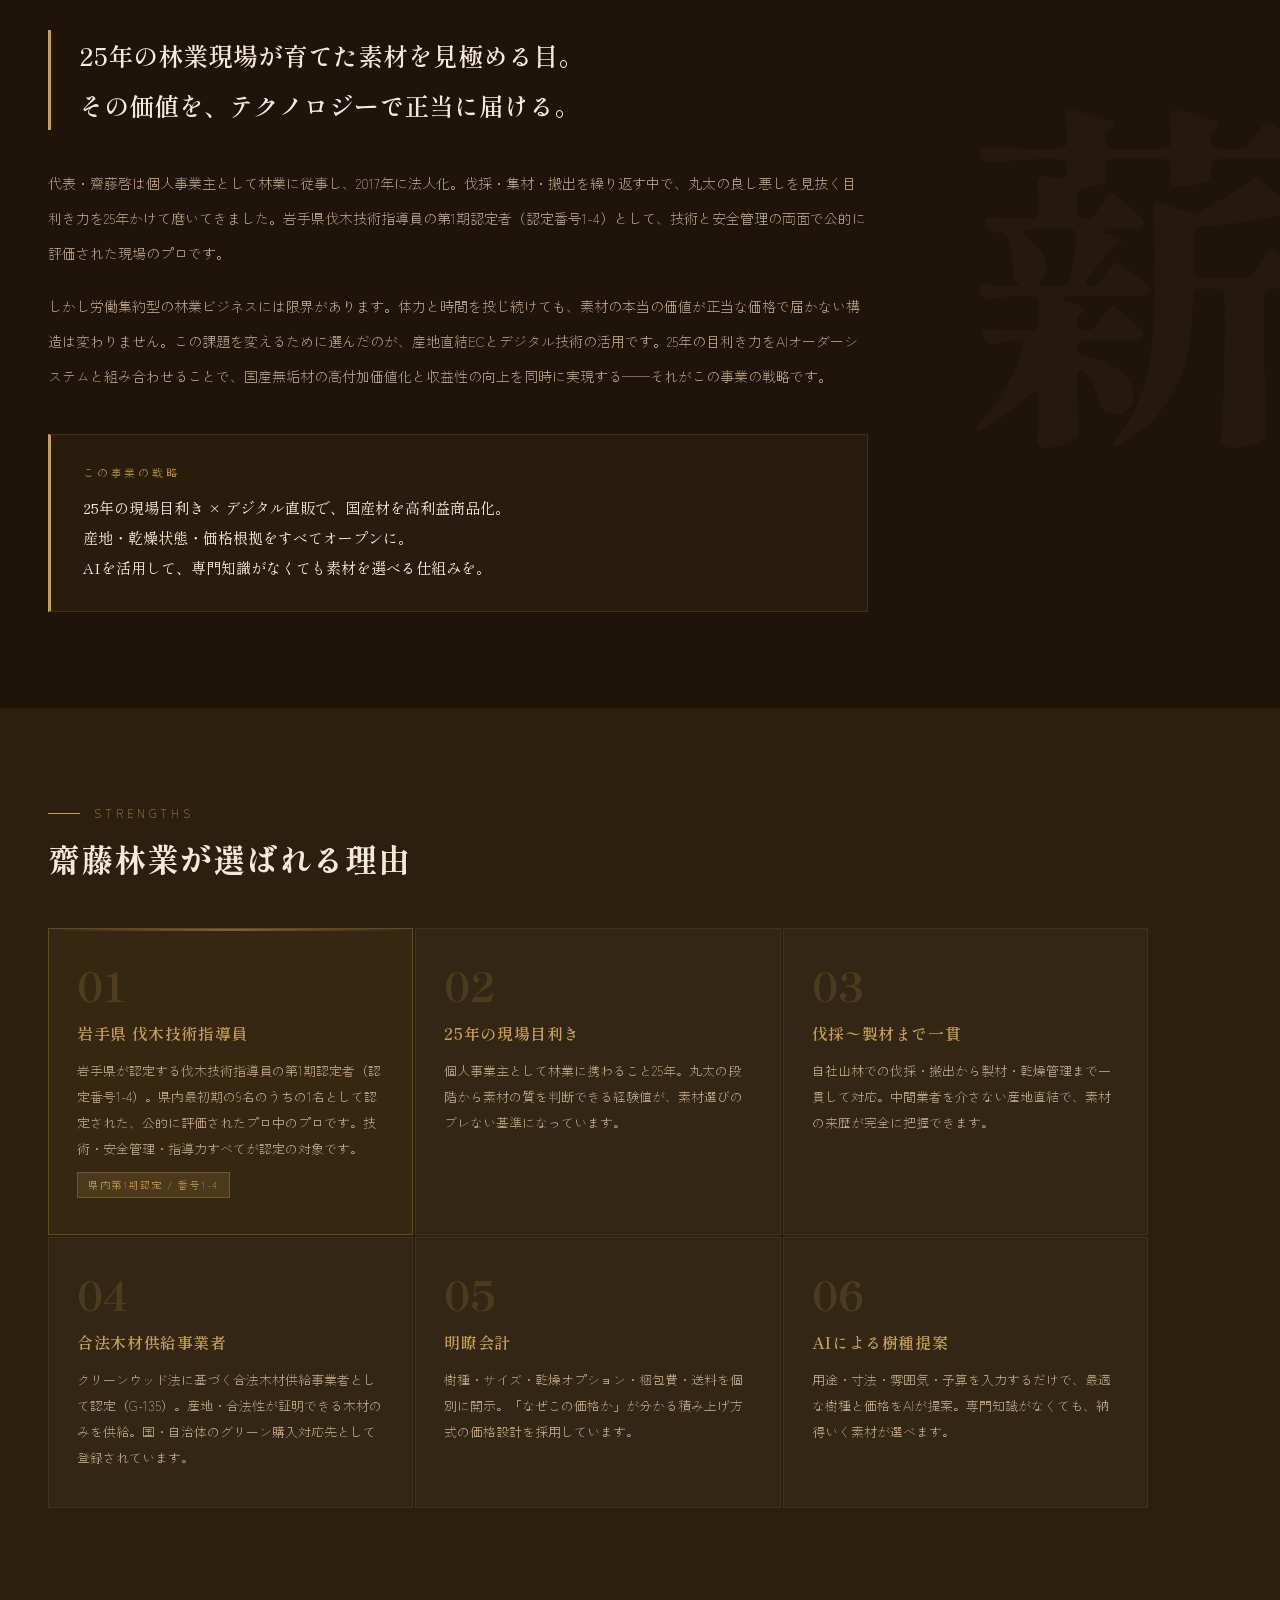
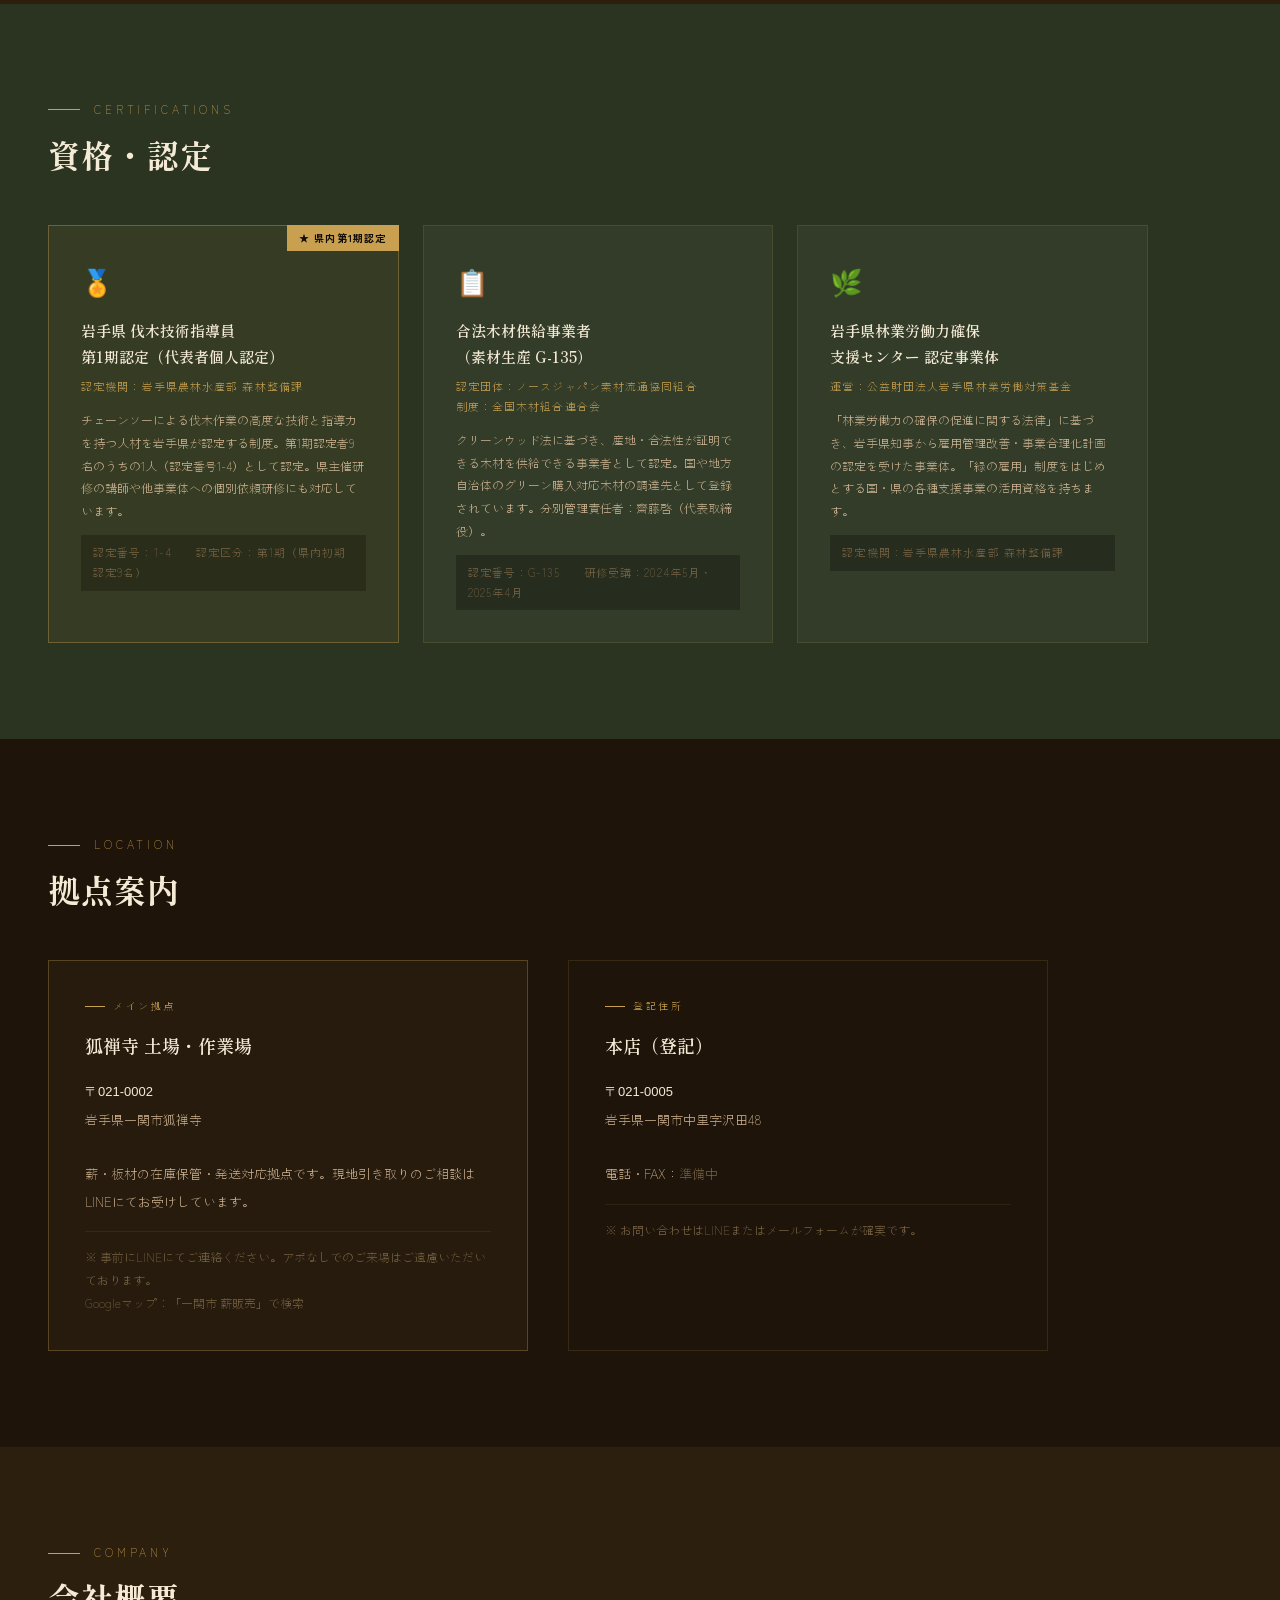
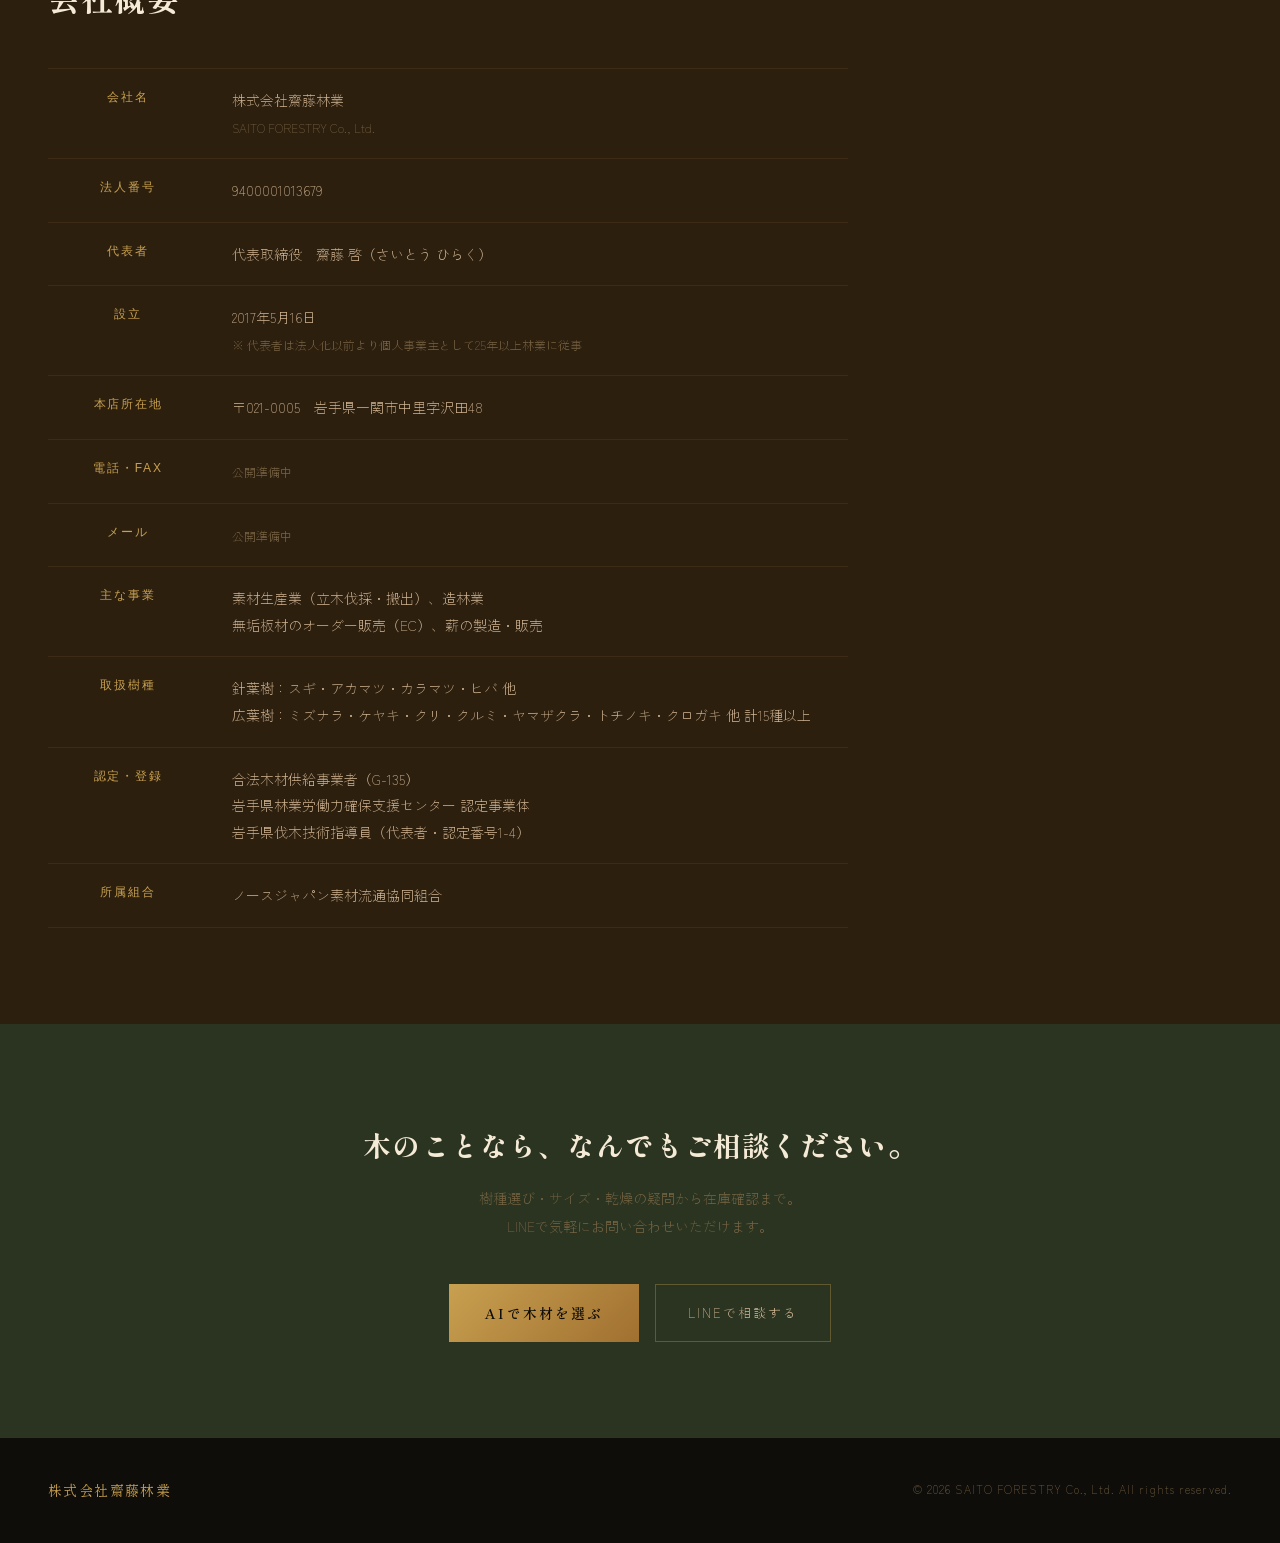
==== commit 4b0588b0: "Add files via upload" ====
--- a/about.html
+++ b/about.html
@@ -11,7 +11,7 @@
 *,*::before,*::after{box-sizing:border-box;margin:0;padding:0}
 html{scroll-behavior:smooth}
 body{background:var(--bark);color:var(--cream);font-family:'Zen Kaku Gothic New',sans-serif;font-weight:300;line-height:1.8;overflow-x:hidden}
-body::before{content:'';position:fixed;inset:0;background-image:url("data:image/svg+xml,%3Csvg viewBox='0 0 200 200' xmlns='http://www.w3.org/2000/svg'%3E%3Cfilter id='n'%3E%3CfeTurbulence type='fractalNoise' baseFrequency='0.9' numOctaves='4' stitchTiles='stitch'/%3E%3C/filter%3E%3Crect width='100%25' height='100%25' filter='url(%23n)' opacity='0.04'/%3E%3C/svg%3E");opacity:.3;pointer-events:none;z-index:999}
+body::before{content:'';position:fixed;inset:0;background-image:url("data:image/svg+xml,%3Csvg viewBox='0 0 200 200' xmlns='http://www.w3.org/2000/svg'%3E%3Cfilter id='n'%3E%3CfeTurbulence type='fractalNoise' baseFrequency='0.9' numOctaves='4' stitchTiles='stitch'/%3E%3C/filter%3E%3Crect width='100%25' height='100%25' filter='url(%23n)' opacity='0.04'/%3E%3C/svg%3E");opacity:.3;pointer-events:none;z-index:0}
 
 /* NAV */
 
@@ -143,19 +143,19 @@
 .reveal.in{opacity:1;transform:none}
 
 /* ── NAV SHARED ── */
-nav{position:fixed;top:0;left:0;right:0;z-index:100;display:flex;align-items:center;justify-content:space-between;padding:20px 48px;background:linear-gradient(to bottom,rgba(15,13,9,.92),transparent);backdrop-filter:blur(4px)}
+nav{position:fixed;top:0;left:0;right:0;z-index:150;display:flex;align-items:center;justify-content:space-between;padding:20px 48px;background:linear-gradient(to bottom,rgba(15,13,9,.92),transparent);backdrop-filter:blur(4px)}
 .nav-logo{font-family:'Shippori Mincho B1',serif;font-size:15px;font-weight:600;color:var(--gold);letter-spacing:.1em;text-decoration:none}
 .nav-links{display:flex;gap:32px;list-style:none}
 .nav-links a{color:var(--sand);text-decoration:none;font-size:12px;letter-spacing:.2em;transition:color .3s}
 .nav-links a:hover,.nav-links a.active{color:var(--gold)}
 .nav-line{display:inline-flex;align-items:center;gap:6px;background:rgba(6,199,85,.15);border:1px solid rgba(6,199,85,.3);color:#06c755;padding:6px 16px;font-size:11px;letter-spacing:.15em;text-decoration:none;transition:all .3s;white-space:nowrap}
 .nav-line:hover{background:rgba(6,199,85,.25)}
-.hamburger{display:none;flex-direction:column;gap:5px;cursor:pointer;padding:4px;background:none;border:none}
+.hamburger{display:none;flex-direction:column;gap:5px;cursor:pointer;padding:4px;background:none;border:none;position:relative;z-index:160}
 .hamburger span{display:block;width:22px;height:1.5px;background:var(--gold);transition:all .3s}
 .hamburger.open span:nth-child(1){transform:translateY(6.5px) rotate(45deg)}
 .hamburger.open span:nth-child(2){opacity:0}
 .hamburger.open span:nth-child(3){transform:translateY(-6.5px) rotate(-45deg)}
-.mobile-menu{display:none;position:fixed;inset:0;background:rgba(15,13,9,.97);z-index:99;flex-direction:column;align-items:center;justify-content:center;gap:0}
+.mobile-menu{display:none;position:fixed;inset:0;background:rgba(15,13,9,.97);z-index:200;flex-direction:column;align-items:center;justify-content:center;gap:0}
 .mobile-menu.open{display:flex}
 .mobile-menu a{color:var(--sand);text-decoration:none;font-family:'Shippori Mincho B1',serif;font-size:22px;font-weight:600;letter-spacing:.12em;padding:20px 0;border-bottom:1px solid rgba(200,160,80,.1);width:240px;text-align:center;transition:color .3s}
 .mobile-menu a:last-child{border-bottom:none}
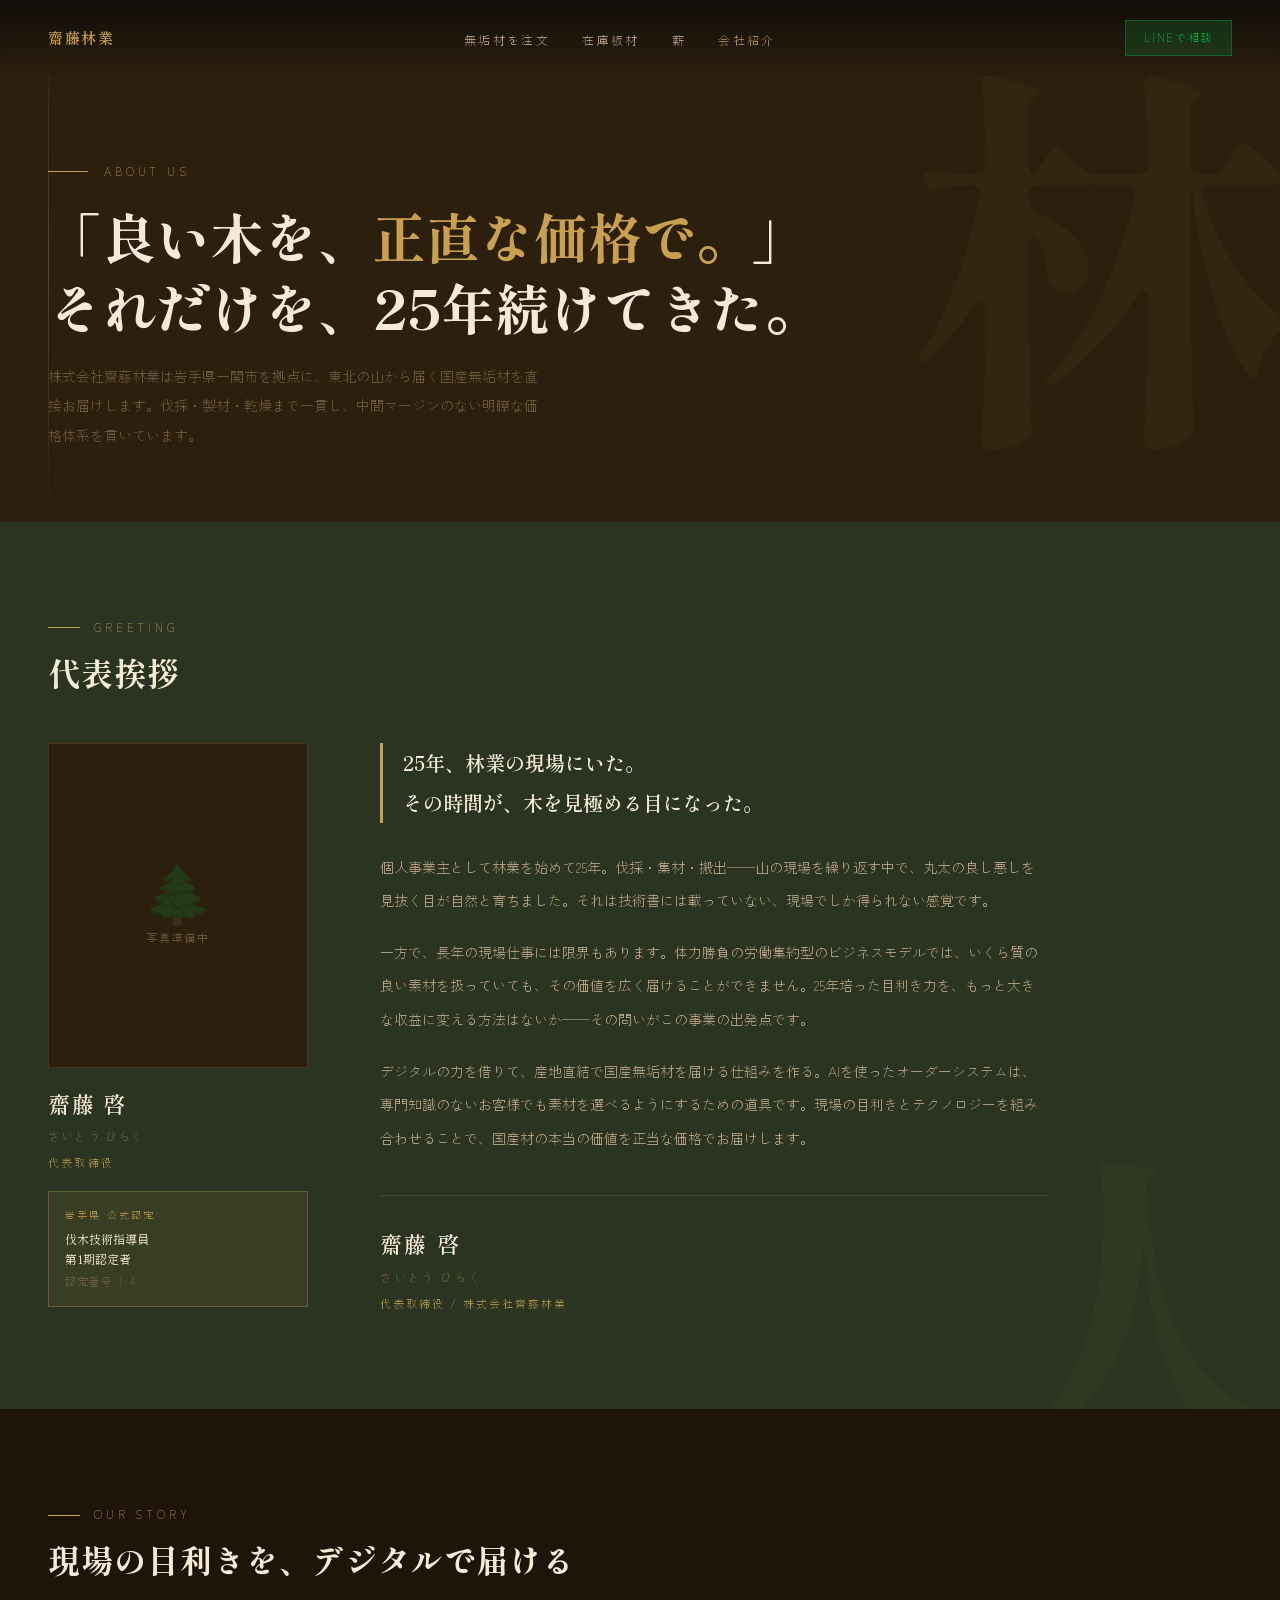
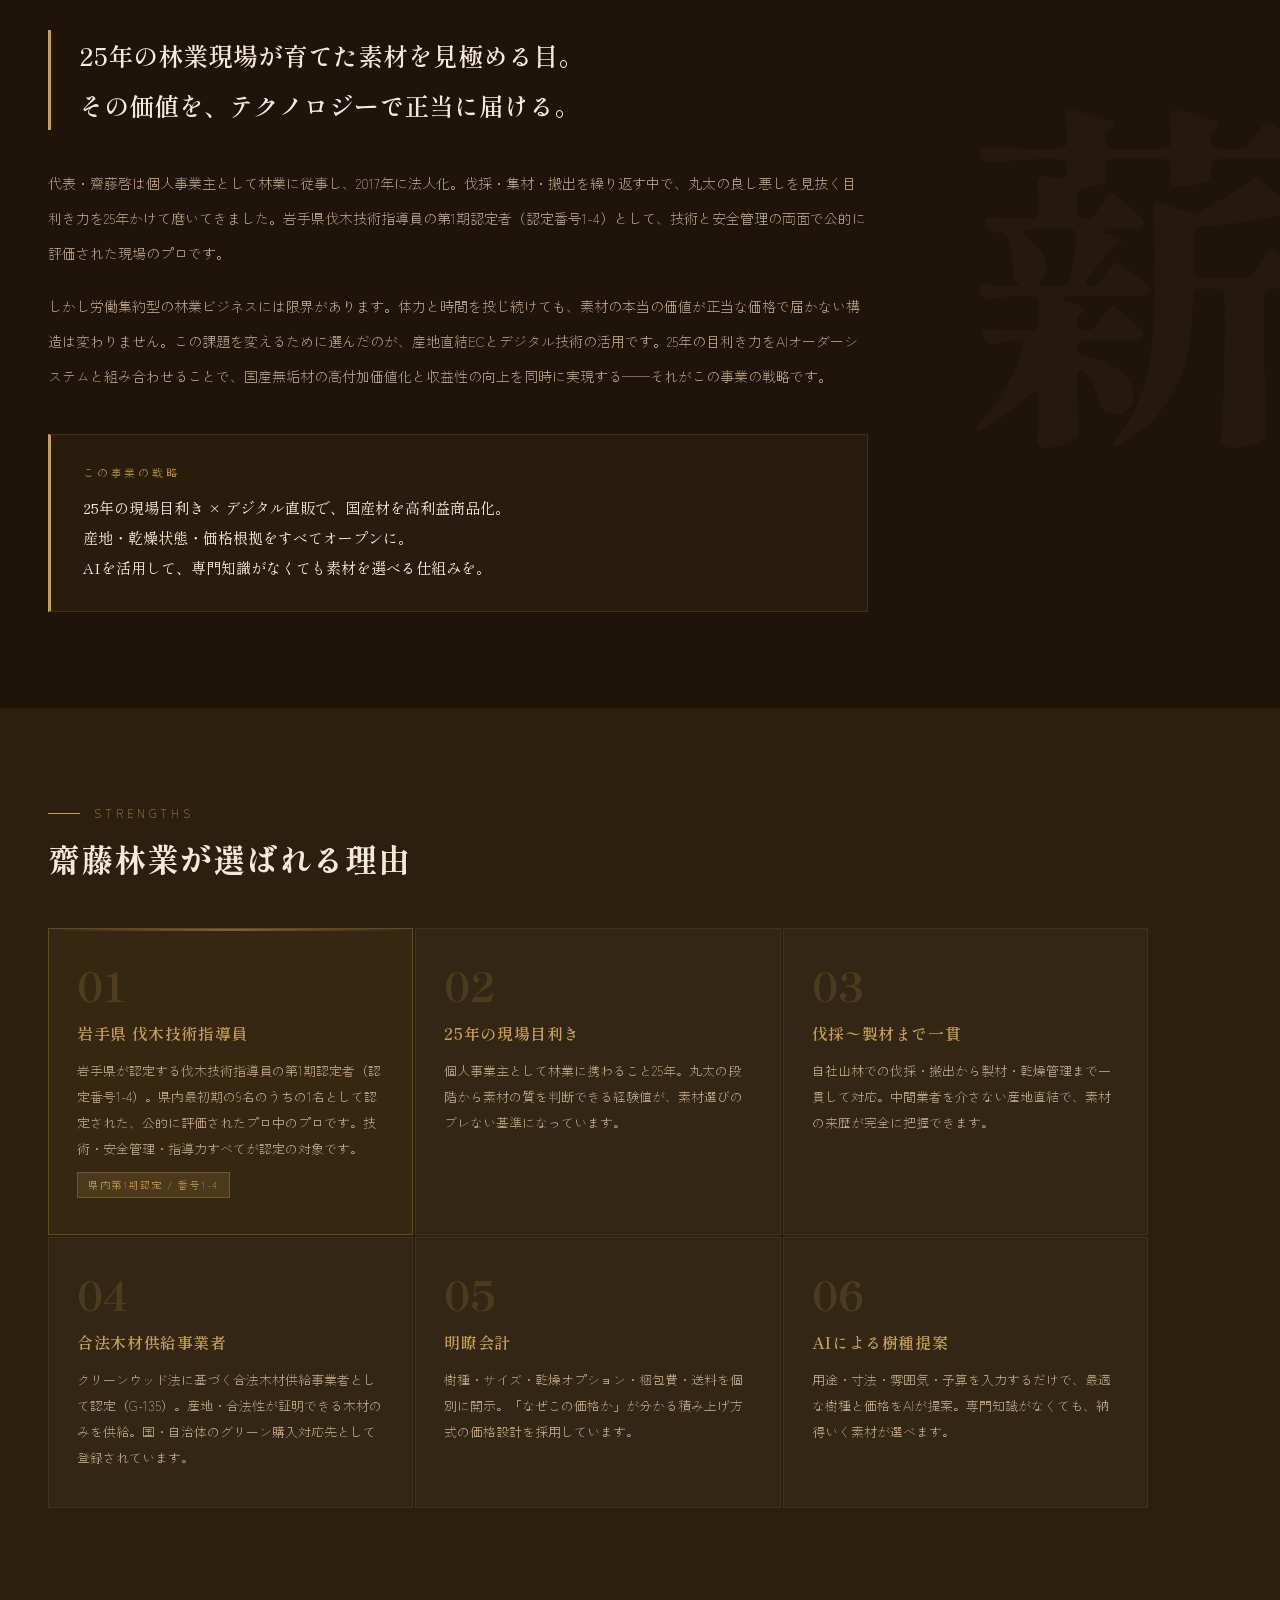
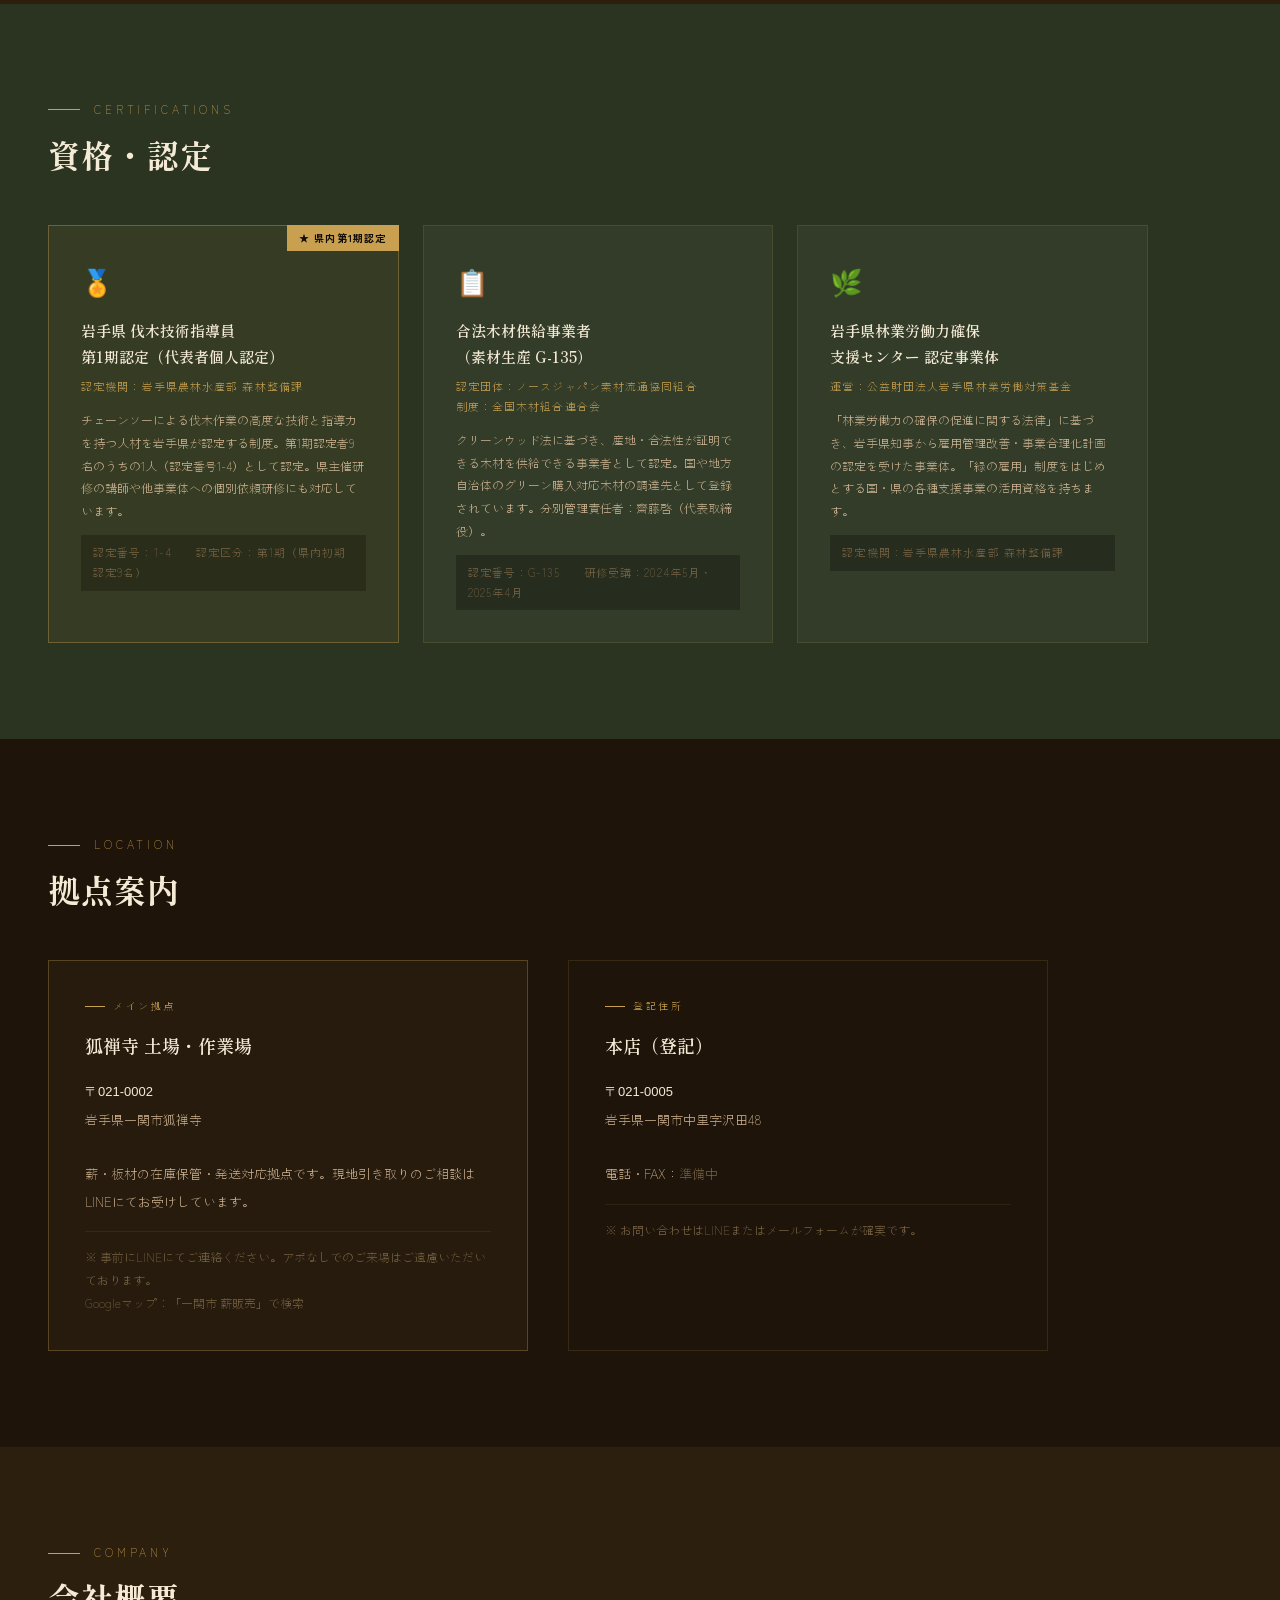
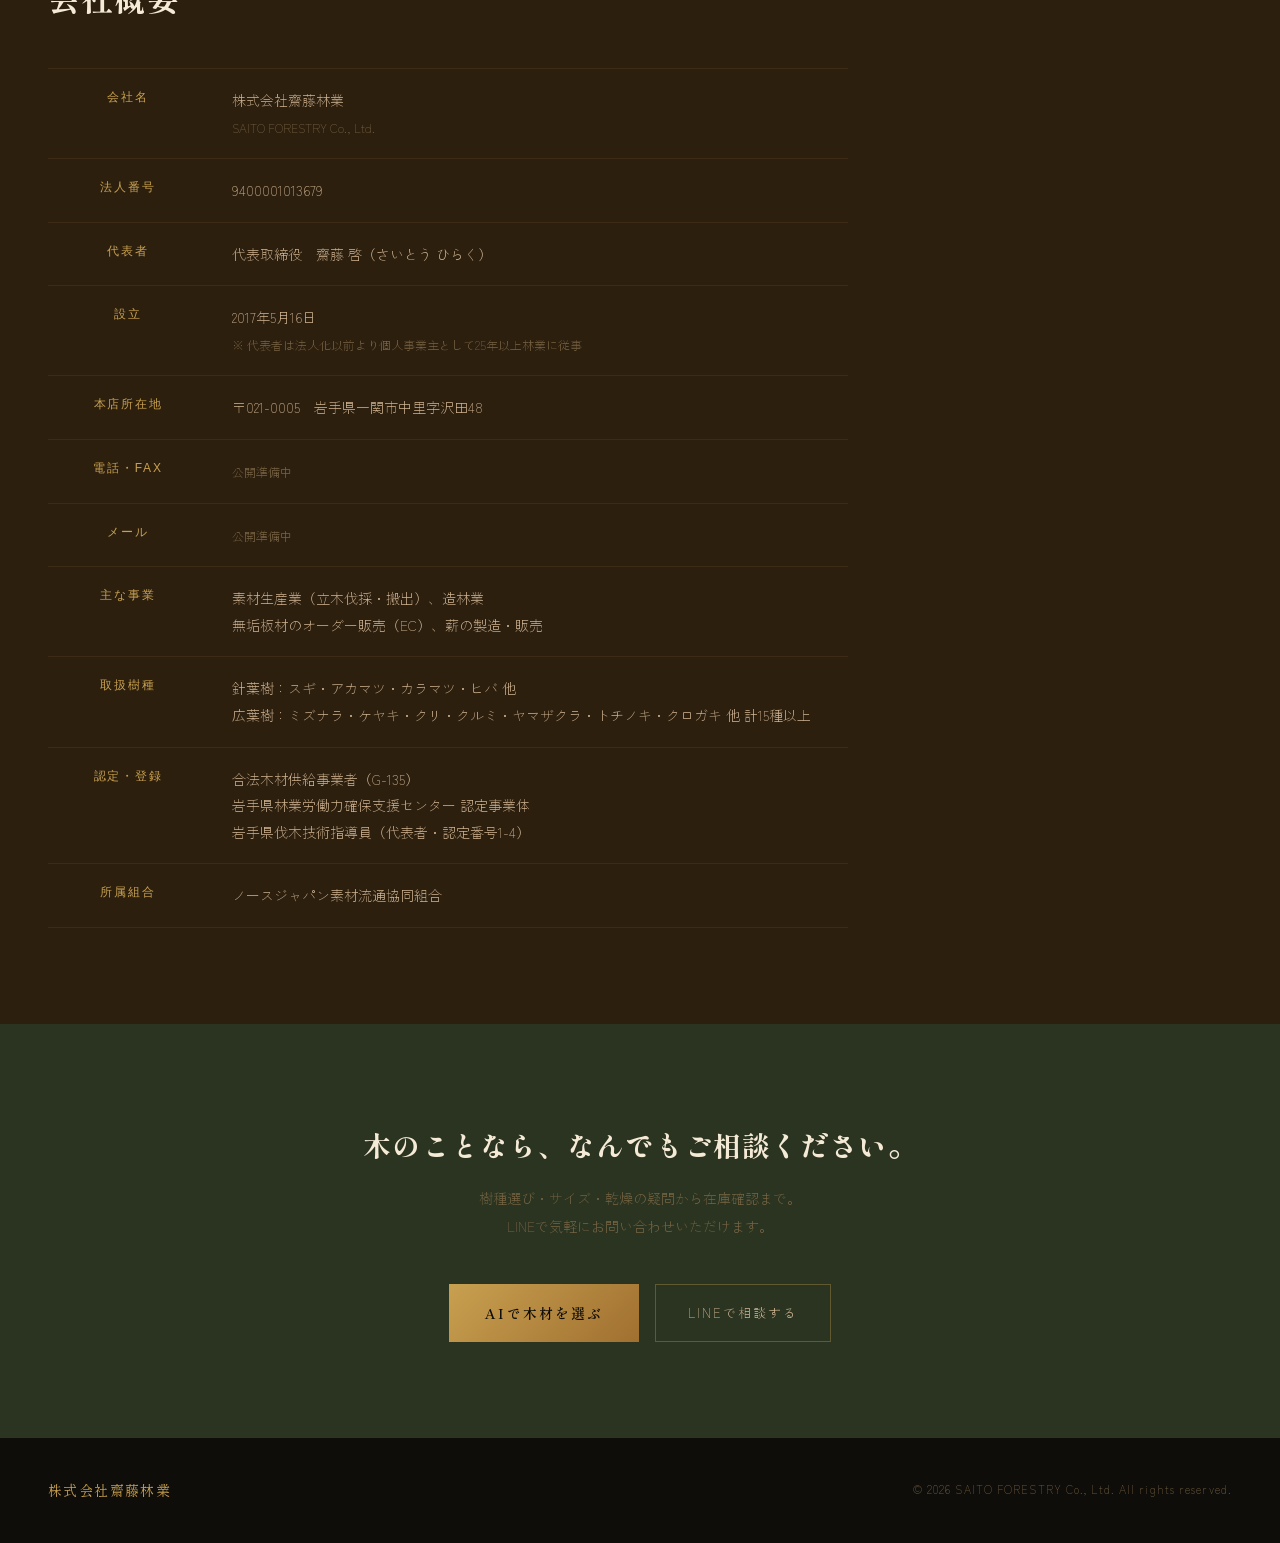
==== commit 82580fd2: "Add files via upload" ====
--- a/about.html
+++ b/about.html
@@ -142,35 +142,35 @@
 .reveal{opacity:0;transform:translateY(18px);transition:opacity .65s ease,transform .65s ease}
 .reveal.in{opacity:1;transform:none}
 
-/* ── NAV SHARED ── */
-nav{position:fixed;top:0;left:0;right:0;z-index:150;display:flex;align-items:center;justify-content:space-between;padding:20px 48px;background:linear-gradient(to bottom,rgba(15,13,9,.92),transparent);backdrop-filter:blur(4px)}
+@media(max-width:860px){
+  }
+
+/* ── NAV ── */
+nav{position:fixed;top:0;left:0;right:0;z-index:150;display:flex;align-items:center;justify-content:space-between;padding:20px 48px;background:linear-gradient(to bottom,rgba(15,13,9,.95),transparent);backdrop-filter:blur(4px)}
 .nav-logo{font-family:'Shippori Mincho B1',serif;font-size:15px;font-weight:600;color:var(--gold);letter-spacing:.1em;text-decoration:none}
 .nav-links{display:flex;gap:32px;list-style:none}
 .nav-links a{color:var(--sand);text-decoration:none;font-size:12px;letter-spacing:.2em;transition:color .3s}
 .nav-links a:hover,.nav-links a.active{color:var(--gold)}
-.nav-line{display:inline-flex;align-items:center;gap:6px;background:rgba(6,199,85,.15);border:1px solid rgba(6,199,85,.3);color:#06c755;padding:6px 16px;font-size:11px;letter-spacing:.15em;text-decoration:none;transition:all .3s;white-space:nowrap}
-.nav-line:hover{background:rgba(6,199,85,.25)}
-.hamburger{display:none;flex-direction:column;gap:5px;cursor:pointer;padding:4px;background:none;border:none;position:relative;z-index:160}
-.hamburger span{display:block;width:22px;height:1.5px;background:var(--gold);transition:all .3s}
-.hamburger.open span:nth-child(1){transform:translateY(6.5px) rotate(45deg)}
-.hamburger.open span:nth-child(2){opacity:0}
-.hamburger.open span:nth-child(3){transform:translateY(-6.5px) rotate(-45deg)}
-.mobile-menu{display:none;position:fixed;inset:0;background:rgba(15,13,9,.97);z-index:200;flex-direction:column;align-items:center;justify-content:center;gap:0}
-.mobile-menu.open{display:flex}
-.mobile-menu a{color:var(--sand);text-decoration:none;font-family:'Shippori Mincho B1',serif;font-size:22px;font-weight:600;letter-spacing:.12em;padding:20px 0;border-bottom:1px solid rgba(200,160,80,.1);width:240px;text-align:center;transition:color .3s}
-.mobile-menu a:last-child{border-bottom:none}
-.mobile-menu a:hover{color:var(--gold)}
-.mobile-menu .m-line{margin-top:24px;display:inline-flex;align-items:center;gap:8px;background:rgba(6,199,85,.15);border:1px solid rgba(6,199,85,.3);color:#06c755;padding:14px 32px;font-size:14px;letter-spacing:.15em;font-family:'Zen Kaku Gothic New',sans-serif}
+.nav-cta{display:inline-flex;align-items:center;background:rgba(6,199,85,.15);border:1px solid rgba(6,199,85,.3);color:#06c755;padding:7px 18px;font-size:11px;letter-spacing:.15em;text-decoration:none;white-space:nowrap;transition:background .2s}
+.nav-cta:hover{background:rgba(6,199,85,.28)}
+.hbg{display:none;flex-direction:column;justify-content:center;gap:6px;cursor:pointer;padding:8px;background:none;border:none;width:40px;height:40px;-webkit-tap-highlight-color:transparent}
+.hbg span{display:block;width:22px;height:2px;background:var(--gold);border-radius:1px;transition:all .3s;pointer-events:none}
+.hbg.open span:nth-child(1){transform:translateY(8px) rotate(45deg)}
+.hbg.open span:nth-child(2){opacity:0;transform:scaleX(0)}
+.hbg.open span:nth-child(3){transform:translateY(-8px) rotate(-45deg)}
+.mmenu{visibility:hidden;opacity:0;position:fixed;inset:0;background:rgba(15,13,9,.97);z-index:200;display:flex;flex-direction:column;align-items:center;justify-content:center;gap:0;transition:opacity .25s,visibility .25s}
+.mmenu.open{visibility:visible;opacity:1}
+.mmenu a{color:var(--sand);text-decoration:none;font-family:'Shippori Mincho B1',serif;font-size:22px;font-weight:600;letter-spacing:.12em;padding:20px 0;border-bottom:1px solid rgba(200,160,80,.12);width:260px;text-align:center;transition:color .2s;-webkit-tap-highlight-color:transparent}
+.mmenu a.active,.mmenu a:hover{color:var(--gold)}
+.mmenu .mmenu-line{margin-top:28px;padding:14px 40px;background:rgba(6,199,85,.15);border:1px solid rgba(6,199,85,.3);color:#06c755;font-size:14px;letter-spacing:.15em;font-family:'Zen Kaku Gothic New',sans-serif;border-bottom:none;width:auto}
 @media(max-width:860px){
-  .nav-links,.nav-line{display:none}
-  .hamburger{display:flex}
+  .nav-links,.nav-cta{display:none!important}
+  .hbg{display:flex}
   nav{padding:16px 24px}
 }
-
 </style>
 </head>
 <body>
-
 <nav>
   <a href="index.html" class="nav-logo">齋藤林業</a>
   <ul class="nav-links">
@@ -179,14 +179,17 @@
     <li><a href="maki.html">薪</a></li>
     <li><a href="about.html" class="active">会社紹介</a></li>
   </ul>
-  <a href="https://line.me/R/ti/p/@YOUR_LINE_ID" class="nav-line" target="_blank">LINEで相談</a>
-  <button class="hamburger" id="hamburger" onclick="toggleMenu()">
+  <a href="https://line.me/R/ti/p/@YOUR_LINE_ID" class="nav-cta" target="_blank">LINEで相談</a>
+  <button class="hbg" id="hbg" aria-label="メニュー">
     <span></span><span></span><span></span>
   </button>
 </nav>
-<div class="mobile-menu" id="mobile-menu">
-  <a href="index.html" onclick="toggleMenu()">無垢材を注文</a><a href="stock.html" onclick="toggleMenu()">在庫板材</a><a href="maki.html" onclick="toggleMenu()">薪</a><a href="about.html" class=active onclick="toggleMenu()">会社紹介</a>
-  <a href="https://line.me/R/ti/p/@YOUR_LINE_ID" class="m-line" target="_blank">LINEで相談</a>
+<div class="mmenu" id="mmenu" role="dialog" aria-modal="true">
+  <a href="index.html">無垢材を注文</a>
+  <a href="stock.html">在庫板材</a>
+  <a href="maki.html">薪</a>
+  <a href="about.html" class="active">会社紹介</a>
+  <a href="https://line.me/R/ti/p/@YOUR_LINE_ID" class="mmenu-line" target="_blank">LINEで相談</a>
 </div>
 
 <!-- HERO -->
@@ -411,5 +414,32 @@
 const io = new IntersectionObserver(es => es.forEach(e => { if(e.isIntersecting) e.target.classList.add('in'); }), {threshold:.1});
 document.querySelectorAll('.reveal').forEach(el => io.observe(el));
 </script>
+<script>
+(function(){
+  var btn=document.getElementById('hbg');
+  var menu=document.getElementById('mmenu');
+  if(!btn||!menu)return;
+  function open(){
+    btn.classList.add('open');
+    menu.classList.add('open');
+    document.body.style.overflow='hidden';
+  }
+  function close(){
+    btn.classList.remove('open');
+    menu.classList.remove('open');
+    document.body.style.overflow='';
+  }
+  btn.addEventListener('click',function(e){
+    e.stopPropagation();
+    menu.classList.contains('open')?close():open();
+  });
+  menu.addEventListener('click',function(e){
+    if(e.target===menu)close();
+  });
+  document.querySelectorAll('.mmenu a').forEach(function(a){
+    a.addEventListener('click',close);
+  });
+})();
+</script>
 </body>
 </html>
